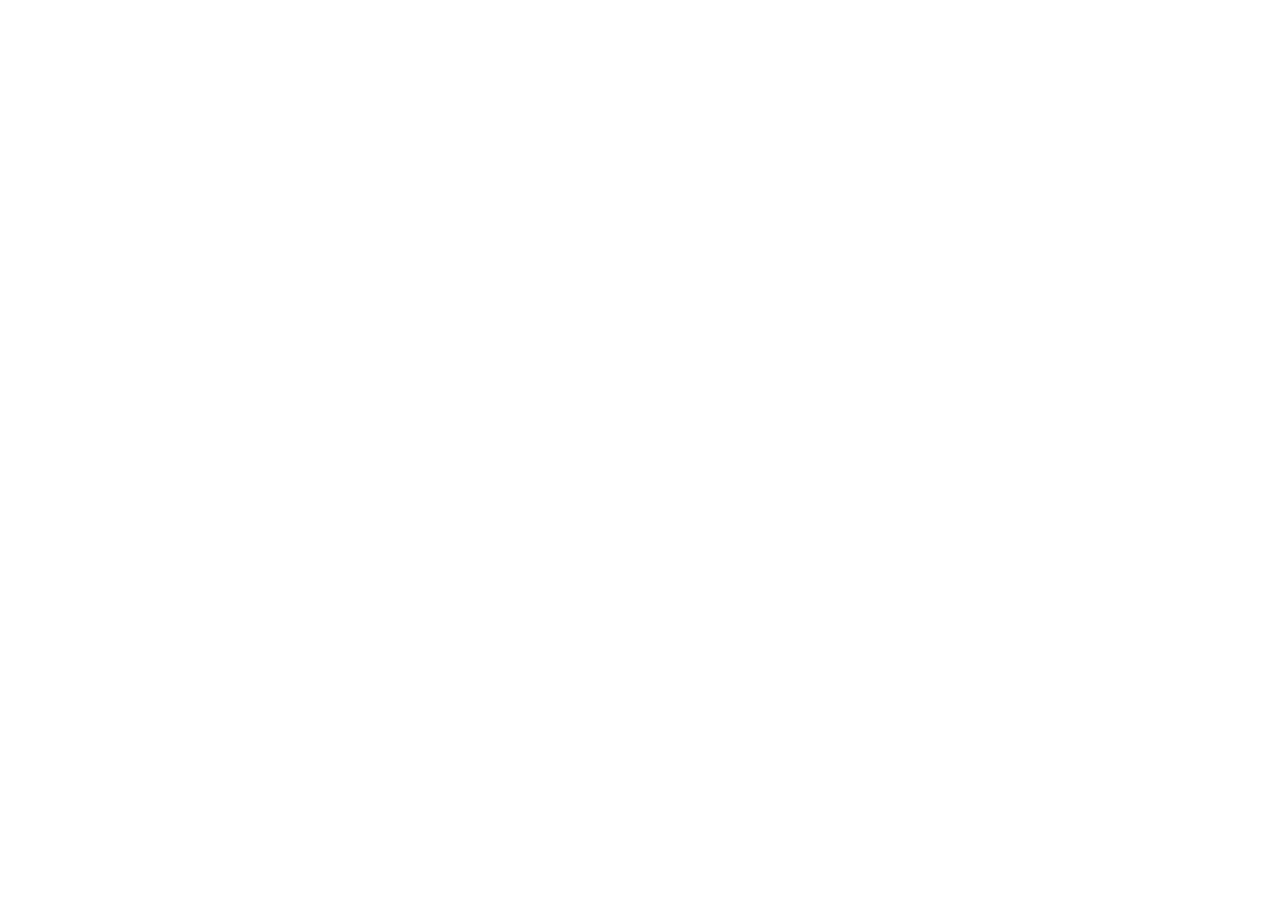
==== index.html @ d8d28eae "Publish site" ====
<!doctype html>
<html lang="ko">
  <head>
    <meta charset="UTF-8" />
    <meta name="viewport" content="width=device-width, initial-scale=1.0" />
    <title>YouTube Daily Archive</title>
    <script async src="https://www.googletagmanager.com/gtag/js?id=G-T5QZKSF29G"></script>
    <script>
      window.dataLayer = window.dataLayer || [];
      function gtag() { dataLayer.push(arguments); }
      gtag("js", new Date());
      gtag("config", "G-T5QZKSF29G");
    </script>
    <meta name="google-adsense-account" content="ca-pub-9542733830235425">
    <script async src="https://pagead2.googlesyndication.com/pagead/js/adsbygoogle.js?client=ca-pub-9542733830235425" crossorigin="anonymous"></script>
    <link rel="stylesheet" href="./src/styles/base.css" />
    <link rel="stylesheet" href="./src/styles/index.css" />
  </head>
  <body>
    <div id="app"></div>
    
    <script type="module" src="./src/main.js"></script>
  </body>
</html>
---- src/styles/base.css ----
:root {
  font-family:
    Inter, ui-sans-serif, system-ui, -apple-system, BlinkMacSystemFont, "Segoe UI",
    "Apple SD Gothic Neo", "Noto Sans KR", sans-serif;
}

* {
  box-sizing: border-box;
}

html {
  scroll-behavior: smooth;
}

body {
  margin: 0;
  min-height: 100vh;
}

.site-ad-slot {
  display: block;
  width: min(100% - 32px, 970px);
  min-height: 90px;
  margin: 24px auto;
  overflow: hidden;
}

.site-ad-slot--detail {
  width: min(100% - 32px, 728px);
}

a {
  color: inherit;
}

button,
input,
textarea {
  font: inherit;
}

button {
  border: 0;
  cursor: pointer;
}
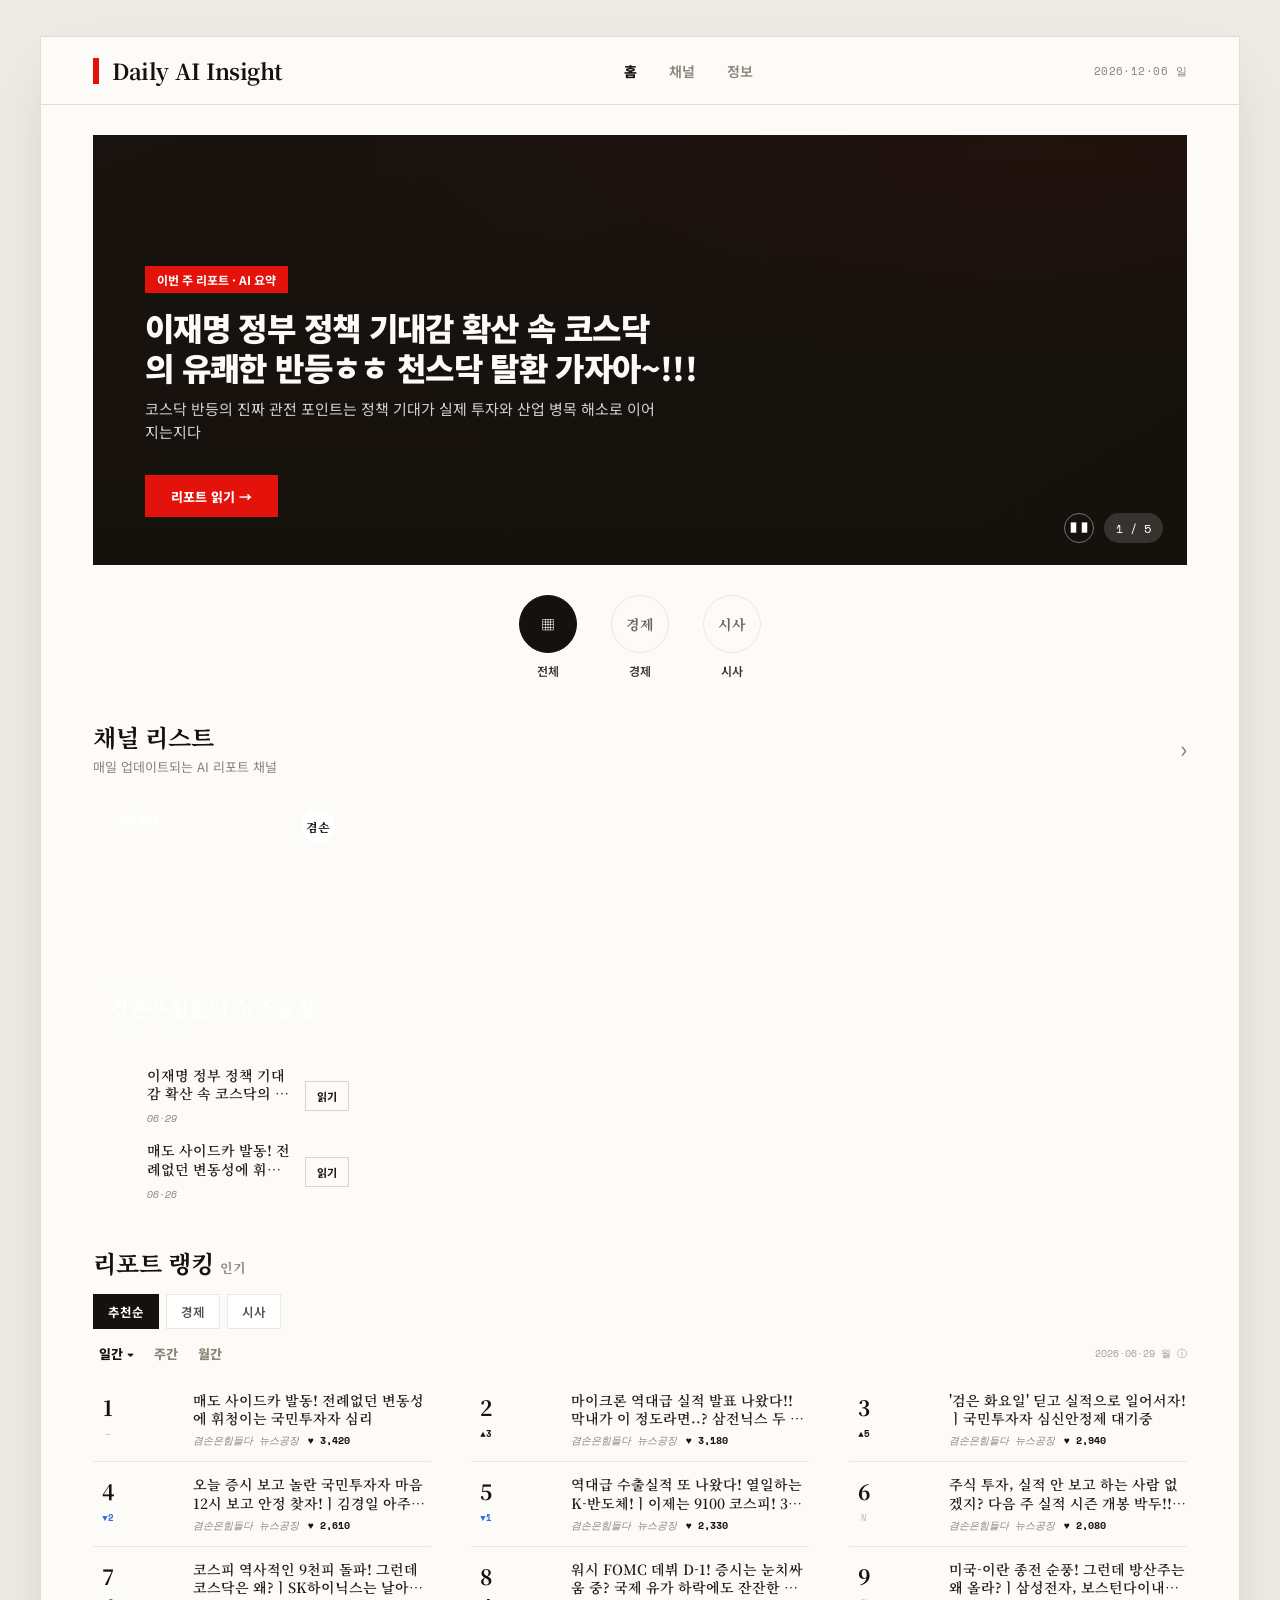
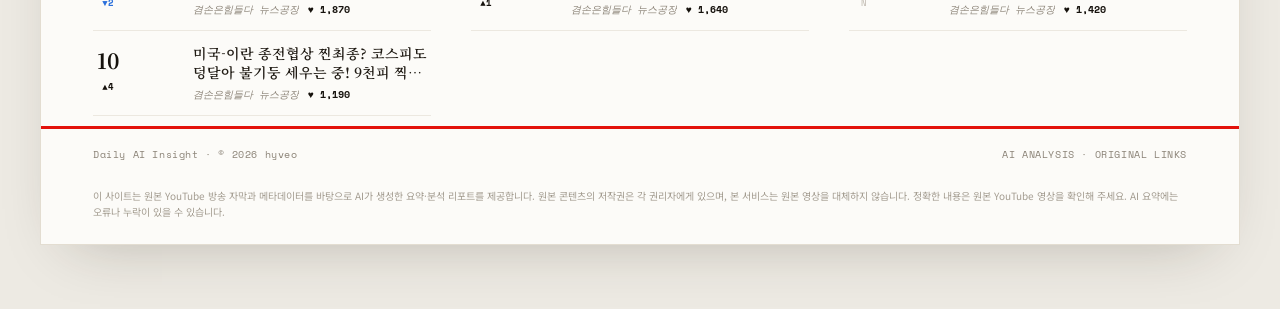
==== commit feb21a6a: "Publish site" ====
--- a/index.html
+++ b/index.html
@@ -1,10 +1,14 @@
 <!doctype html>
 <html lang="ko">
-  <head>
-    <meta charset="UTF-8" />
-    <meta name="viewport" content="width=device-width, initial-scale=1.0" />
-    <title>YouTube Daily Archive</title>
-    <script async src="https://www.googletagmanager.com/gtag/js?id=G-T5QZKSF29G"></script>
+<head>
+  <meta charset="utf-8">
+  <meta name="viewport" content="width=device-width, initial-scale=1">
+  <title>홈 · Daily AI Insight</title>
+  <link rel="icon" href="src/assets/favicon.ico" sizes="any">
+  <link rel="icon" href="src/assets/favicon.svg" type="image/svg+xml">
+  <link rel="apple-touch-icon" href="src/assets/apple-touch-icon.png">
+  <link rel="manifest" href="src/assets/site.webmanifest">
+  <script async src="https://www.googletagmanager.com/gtag/js?id=G-T5QZKSF29G"></script>
     <script>
       window.dataLayer = window.dataLayer || [];
       function gtag() { dataLayer.push(arguments); }
@@ -13,12 +17,142 @@
     </script>
     <meta name="google-adsense-account" content="ca-pub-9542733830235425">
     <script async src="https://pagead2.googlesyndication.com/pagead/js/adsbygoogle.js?client=ca-pub-9542733830235425" crossorigin="anonymous"></script>
-    <link rel="stylesheet" href="./src/styles/base.css" />
-    <link rel="stylesheet" href="./src/styles/index.css" />
-  </head>
-  <body>
-    <div id="app"></div>
-    
-    <script type="module" src="./src/main.js"></script>
-  </body>
+  <link rel="stylesheet" href="style.css">
+  <script src="script.js" defer></script>
+</head>
+<body>
+  <div class="site-shell">
+    <header class="site-header">
+      <a class="brand" href="index.html">Daily AI Insight</a>
+      <nav class="site-nav" aria-label="주요 메뉴">
+        <a class="is-active" href="index.html">홈</a>
+        <a href="channel.html">채널</a>
+        <a href="info.html">정보</a>
+        <!-- <a href="my.html">마이</a> -->
+      </nav>
+      <span class="site-date">2026·06·24 수</span>
+    </header>
+
+    <div class="mobile-titlebar">
+      <strong>홈</strong>
+      <span>2026·06·24</span>
+    </div>
+
+    <main>
+      <section class="hero">
+        <div class="hero-panel">
+          <div class="hero-copy">
+            <div class="eyebrow">오늘의 리포트 · AI 요약</div>
+            <h1 class="hero-title">‘검은 화요일’ 딛고 실적으로 일어서자</h1>
+            <p class="hero-summary">급락장의 원인을 펀더멘탈이 아닌 수급·리밸런싱·레버리지로 진단하고, 실적과 가치에 근거한 인내와 대응 원칙을 강조</p>
+            <a class="primary-pill" href="detail.html">리포트 읽기 →</a>
+          </div>
+          <a class="hero-cover" href="detail.html">
+            <span class="cover-source">겸손은힘들다 뉴스공장</span>
+            <strong class="cover-title">‘검은 화요일’ 딛고 실적으로 일어서자</strong>
+            <span class="hero-cover-foot"><em class="report-badge">✦ AI 리포트</em><span class="cover-duration">01:12:50</span></span>
+          </a>
+          <div class="hero-counter"><span class="pause">❚❚</span><span class="count">1 / 4 +</span></div>
+        </div>
+      </section>
+
+      <nav class="shortcut-row sx" aria-label="카테고리">
+        <a class="shortcut" href="channel.html"><span class="shortcut-icon all">▦</span><span>전체</span></a>
+        <a class="shortcut" href="channel.html"><span class="shortcut-icon">겸손</span><span>시사·경제</span></a>
+        <a class="shortcut" href="channel.html"><span class="shortcut-icon tone-2">마켓</span><span>경제·증시</span></a>
+        <a class="shortcut" href="channel.html"><span class="shortcut-icon tone-3">과학</span><span>과학·기술</span></a>
+        <a class="shortcut" href="channel.html"><span class="shortcut-icon tone-4">컬처</span><span>문화</span></a>
+        <a class="shortcut" href="channel.html"><span class="shortcut-icon red">NEW</span><span>새 리포트</span></a>
+        <a class="shortcut" href="channel.html"><span class="shortcut-icon red">★</span><span>인기</span></a>
+        <a class="shortcut" href="channel.html"><span class="shortcut-icon">▣</span><span>카테고리</span></a>
+      </nav>
+
+      <section class="section">
+        <div class="section-head">
+          <div>
+            <h2 class="section-title">주목한 채널</h2>
+            <div class="section-subtitle">매일 업데이트되는 AI 리포트 채널</div>
+          </div>
+          <a class="chevron" href="channel.html">›</a>
+        </div>
+        <div class="channel-grid sx">
+          <article class="channel-card">
+            <a class="feature-card" href="channel.html">
+              <span class="category-pill">시사·경제</span><span class="avatar-chip">겸손</span>
+              <div class="feature-copy"><small>〈12시에 만나요〉</small><strong>겸손은힘들다 뉴스공장</strong><em>EP 49 · 95일</em></div>
+            </a>
+            <div class="feature-list">
+              <a class="feature-mini" href="detail.html"><span class="feature-mini-cover"></span><span><strong class="feature-mini-title">‘검은 화요일’ 딛고 실적으로 일어서자</strong><em class="mini-date">06·24</em></span><b class="read-pill">읽기</b></a>
+              <a class="feature-mini" href="detail.html"><span class="feature-mini-cover"></span><span><strong class="feature-mini-title">오늘 증시 보고 놀란 마음, 12시 보고 안정 찾자</strong><em class="mini-date">06·23</em></span><b class="read-pill">읽기</b></a>
+            </div>
+          </article>
+          <article class="channel-card">
+            <a class="feature-card tone-2" href="channel.html">
+              <span class="category-pill">경제·증시</span><span class="avatar-chip">마켓</span>
+              <div class="feature-copy"><small>〈오늘의 마켓〉</small><strong>일일 경제 브리핑</strong><em>EP 120 · 180일</em></div>
+            </a>
+            <div class="feature-list">
+              <a class="feature-mini" href="detail.html"><span class="feature-mini-cover tone-2"></span><span><strong class="feature-mini-title">반도체 실적 시즌, 무엇을 볼 것인가</strong><em class="mini-date">06·24</em></span><b class="read-pill">읽기</b></a>
+              <a class="feature-mini" href="detail.html"><span class="feature-mini-cover tone-2"></span><span><strong class="feature-mini-title">코스피 9천 시대, 실적과 수급으로 읽다</strong><em class="mini-date">06·23</em></span><b class="read-pill">읽기</b></a>
+            </div>
+          </article>
+          <article class="channel-card">
+            <a class="feature-card tone-3" href="channel.html">
+              <span class="category-pill">과학·기술</span><span class="avatar-chip">과학</span>
+              <div class="feature-copy"><small>〈하루 한 과학〉</small><strong>사이언스 데일리</strong><em>EP 88 · 140일</em></div>
+            </a>
+            <div class="feature-list">
+              <a class="feature-mini" href="detail.html"><span class="feature-mini-cover tone-3"></span><span><strong class="feature-mini-title">우주 망원경이 다시 쓴 우주의 나이</strong><em class="mini-date">06·23</em></span><b class="read-pill">읽기</b></a>
+              <a class="feature-mini" href="detail.html"><span class="feature-mini-cover tone-3"></span><span><strong class="feature-mini-title">AI 반도체 경쟁, 다음 라운드</strong><em class="mini-date">06·22</em></span><b class="read-pill">읽기</b></a>
+            </div>
+          </article>
+          <article class="channel-card">
+            <a class="feature-card tone-4" href="channel.html">
+              <span class="category-pill">문화·인터뷰</span><span class="avatar-chip">컬처</span>
+              <div class="feature-copy"><small>〈저녁의 대화〉</small><strong>컬처 라운지</strong><em>EP 64 · 110일</em></div>
+            </a>
+            <div class="feature-list">
+              <a class="feature-mini" href="detail.html"><span class="feature-mini-cover tone-4"></span><span><strong class="feature-mini-title">올해의 책, 편집자들이 고른 다섯 권</strong><em class="mini-date">06·22</em></span><b class="read-pill">읽기</b></a>
+              <a class="feature-mini" href="detail.html"><span class="feature-mini-cover tone-4"></span><span><strong class="feature-mini-title">다시 읽는 고전, 이 주의 선택</strong><em class="mini-date">06·20</em></span><b class="read-pill">읽기</b></a>
+            </div>
+          </article>
+        </div>
+      </section>
+
+      <section class="section">
+        <div class="section-head">
+          <div><h2 class="section-title">리포트 랭킹 <span class="section-subtitle">인기</span></h2></div>
+          <a class="chevron" href="channel.html">›</a>
+        </div>
+        <div class="tabs sx"><span class="tab-pill is-active">추천순</span><span class="tab-pill">시사·경제</span><span class="tab-pill">경제·증시</span><span class="tab-pill">과학·기술</span><span class="tab-pill">문화</span><span class="tab-pill">인터뷰</span></div>
+        <div class="ranking-meta"><span>일간 ▾</span><span>2026·06·24 ⓘ</span></div>
+        <div class="ranking-grid">
+          <a class="rank-item" href="detail.html"><span class="rank-num"><strong>1</strong><em>–</em></span><span class="rank-cover"></span><span><strong class="rank-title">‘검은 화요일’ 딛고 실적으로 일어서자</strong><span class="rank-info"><em class="rank-meta">겸손은힘들다 뉴스공장</em><b class="rank-likes">♥ 3,420</b></span></span></a>
+          <a class="rank-item" href="detail.html"><span class="rank-num"><strong>2</strong><em class="up">▲3</em></span><span class="rank-cover tone-2"></span><span><strong class="rank-title">반도체 실적 시즌, 무엇을 볼 것인가</strong><span class="rank-info"><em class="rank-meta">일일 경제 브리핑</em><b class="rank-likes">♥ 3,180</b></span></span></a>
+          <a class="rank-item" href="detail.html"><span class="rank-num"><strong>3</strong><em class="up">▲5</em></span><span class="rank-cover tone-3"></span><span><strong class="rank-title">우주 망원경이 다시 쓴 우주의 나이</strong><span class="rank-info"><em class="rank-meta">사이언스 데일리</em><b class="rank-likes">♥ 2,940</b></span></span></a>
+          <a class="rank-item" href="detail.html"><span class="rank-num"><strong>4</strong><em class="down">▼2</em></span><span class="rank-cover tone-4"></span><span><strong class="rank-title">올해의 책, 편집자들이 고른 다섯 권</strong><span class="rank-info"><em class="rank-meta">컬처 라운지</em><b class="rank-likes">♥ 2,610</b></span></span></a>
+          <a class="rank-item" href="detail.html"><span class="rank-num"><strong>5</strong><em class="down">▼1</em></span><span class="rank-cover tone-2"></span><span><strong class="rank-title">코스피 9천 시대, 실적과 수급으로 읽다</strong><span class="rank-info"><em class="rank-meta">일일 경제 브리핑</em><b class="rank-likes">♥ 2,330</b></span></span></a>
+          <a class="rank-item" href="detail.html"><span class="rank-num"><strong>6</strong><em class="new">N</em></span><span class="rank-cover tone-2"></span><span><strong class="rank-title">금리 인하 신호, 시장은 어떻게 반응했나</strong><span class="rank-info"><em class="rank-meta">일일 경제 브리핑</em><b class="rank-likes">♥ 2,080</b></span></span></a>
+          <a class="rank-item" href="detail.html"><span class="rank-num"><strong>7</strong><em class="down">▼2</em></span><span class="rank-cover"></span><span><strong class="rank-title">심리학으로 본 투자자의 불안</strong><span class="rank-info"><em class="rank-meta">겸손은힘들다 뉴스공장</em><b class="rank-likes">♥ 1,870</b></span></span></a>
+          <a class="rank-item" href="detail.html"><span class="rank-num"><strong>8</strong><em class="up">▲1</em></span><span class="rank-cover tone-3"></span><span><strong class="rank-title">AI 반도체 경쟁, 다음 라운드</strong><span class="rank-info"><em class="rank-meta">사이언스 데일리</em><b class="rank-likes">♥ 1,640</b></span></span></a>
+          <a class="rank-item" href="detail.html"><span class="rank-num"><strong>9</strong><em class="new">N</em></span><span class="rank-cover tone-3"></span><span><strong class="rank-title">기후 데이터로 본 올여름 전망</strong><span class="rank-info"><em class="rank-meta">사이언스 데일리</em><b class="rank-likes">♥ 1,420</b></span></span></a>
+          <a class="rank-item" href="detail.html"><span class="rank-num"><strong>10</strong><em class="up">▲4</em></span><span class="rank-cover tone-4"></span><span><strong class="rank-title">다시 읽는 고전, 이 주의 선택</strong><span class="rank-info"><em class="rank-meta">컬처 라운지</em><b class="rank-likes">♥ 1,190</b></span></span></a>
+          <a class="rank-item" href="detail.html"><span class="rank-num"><strong>11</strong><em class="up">▲2</em></span><span class="rank-cover tone-2"></span><span><strong class="rank-title">환율과 외국인 수급의 함수</strong><span class="rank-info"><em class="rank-meta">일일 경제 브리핑</em><b class="rank-likes">♥ 980</b></span></span></a>
+          <a class="rank-item" href="detail.html"><span class="rank-num"><strong>12</strong><em class="down">▼3</em></span><span class="rank-cover tone-4"></span><span><strong class="rank-title">편집자들이 말하는 좋은 문장</strong><span class="rank-info"><em class="rank-meta">컬처 라운지</em><b class="rank-likes">♥ 760</b></span></span></a>
+        </div>
+      </section>
+    </main>
+
+    <footer class="site-footer"><span>Daily AI Insight · © 2026 hyveo</span><span>AI ANALYSIS · ORIGINAL LINKS</span></footer>
+    <p class="site-disclaimer">이 사이트는 원본 YouTube 방송 자막과 메타데이터를 바탕으로 AI가 생성한 요약·분석 리포트를 제공합니다. 원본 콘텐츠의 저작권은 각 권리자에게 있으며, 본 서비스는 원본 영상을 대체하지 않습니다. 정확한 내용은 원본 YouTube 영상을 확인해 주세요. AI 요약에는 오류나 누락이 있을 수 있습니다.</p>
+  </div>
+  
+
+  <nav class="mobile-tabbar" aria-label="모바일 메뉴">
+    <a class="is-active" href="index.html">홈</a>
+    <a href="channel.html">채널</a>
+    <a href="info.html">정보</a>
+    <!-- <a href="my.html">마이</a> -->
+  </nav>
+</body>
 </html>
--- a/style.css
+++ b/style.css
@@ -0,0 +1,3432 @@
+@import url("https://fonts.googleapis.com/css2?family=Noto+Serif+KR:wght@400;500;600;700&family=Noto+Sans+KR:wght@400;500;700;900&family=Space+Mono:wght@400;700&display=swap");
+
+:root {
+  --paper: #fcfbf8;
+  --white: #ffffff;
+  --ink: #15110c;
+  --mobile-ink: #1a1714;
+  --muted: #6b6358;
+  --faint: #a39c90;
+  --line: #e3ddd1;
+  --line-soft: #ece8e0;
+  --soft: #f4f2ee;
+  --accent: #e3120b;
+  --accent-soft: #fbe9e7;
+  --teal: #1d3a45;
+  --violet: #26203a;
+  --olive: #3a3320;
+}
+
+* {
+  box-sizing: border-box;
+}
+
+html,
+body {
+  margin: 0;
+}
+
+body {
+  min-height: 100vh;
+  background: #edeae3;
+  color: var(--ink);
+  font-family: "Noto Sans KR", "Apple SD Gothic Neo", sans-serif;
+  -webkit-font-smoothing: antialiased;
+}
+
+a {
+  color: inherit;
+  text-decoration: none;
+}
+
+button {
+  border: 0;
+  background: transparent;
+  color: inherit;
+  cursor: pointer;
+  font: inherit;
+}
+
+.sx {
+  scrollbar-width: none;
+}
+
+.sx::-webkit-scrollbar {
+  width: 0;
+  height: 0;
+}
+
+.site-shell {
+  display: flex;
+  flex-direction: column;
+  width: min(1200px, calc(100% - 32px));
+  min-height: calc(100vh - 100px);
+  margin: 36px auto 64px;
+  border: 1px solid var(--line);
+  background: var(--paper);
+  box-shadow: 0 24px 60px -30px rgba(40, 30, 15, 0.28);
+}
+
+.site-shell > main {
+  flex: 1 0 auto;
+}
+
+.site-ad-slot {
+  display: block;
+  width: min(100% - 32px, 970px);
+  min-height: 90px;
+  margin: 24px auto;
+  overflow: hidden;
+}
+
+.site-ad-slot--detail {
+  width: min(100% - 32px, 728px);
+}
+
+.site-header {
+  display: flex;
+  align-items: center;
+  justify-content: space-between;
+  gap: 24px;
+  padding: 18px 52px;
+  border-bottom: 1px solid var(--line);
+}
+
+.brand {
+  display: inline-flex;
+  align-items: center;
+  gap: 13px;
+  min-width: 0;
+  color: var(--ink);
+  font-family: "Noto Serif KR", serif;
+  font-size: 22px;
+  font-weight: 700;
+  letter-spacing: -0.02em;
+  white-space: nowrap;
+}
+
+.brand::before {
+  content: "";
+  width: 6px;
+  height: 26px;
+  flex: 0 0 auto;
+  background: var(--accent);
+}
+
+.site-nav {
+  display: flex;
+  align-items: center;
+  gap: 32px;
+  color: #8a8276;
+  font-size: 14px;
+  font-weight: 600;
+}
+
+.site-nav .is-active {
+  color: var(--ink);
+  font-weight: 800;
+}
+
+.site-date {
+  color: #8a8276;
+  font-family: "Space Mono", monospace;
+  font-size: 11px;
+  letter-spacing: 0.04em;
+  white-space: nowrap;
+}
+
+.site-footer {
+  display: flex;
+  justify-content: space-between;
+  gap: 20px;
+  padding: 18px 52px 26px;
+  border-top: 3px solid var(--accent);
+  color: #8a8276;
+  font-family: "Space Mono", monospace;
+  font-size: 10px;
+  letter-spacing: 0.06em;
+}
+
+.site-disclaimer {
+  margin: 0;
+  padding: 0 52px 24px;
+  color: #a39c90;
+  font-size: 10px;
+  line-height: 1.6;
+  word-break: keep-all;
+}
+
+.mobile-titlebar,
+.mobile-tabbar {
+  display: none;
+}
+
+.mobile-label {
+  display: none;
+}
+
+.hero {
+  padding: 30px 52px 0;
+}
+
+.hero-panel {
+  position: relative;
+  display: flex;
+  align-items: flex-end;
+  height: 430px;
+  overflow: hidden;
+  padding: 52px 52px 48px;
+  border-radius: 0;
+  background-color: #15110c;
+  background-position: center;
+  background-size: cover;
+  color: var(--paper);
+}
+
+.hero-slide {
+  position: absolute;
+  inset: 0;
+  display: flex;
+  align-items: flex-end;
+  padding: 52px 52px 48px;
+  background-color: #15110c;
+  background-position: center;
+  background-size: cover;
+  opacity: 0;
+  pointer-events: none;
+  transform: translateX(28px) scale(1.015);
+  transition: opacity 680ms ease, transform 680ms ease;
+}
+
+.hero-slide.is-active {
+  z-index: 1;
+  opacity: 1;
+  pointer-events: auto;
+  transform: translateX(0) scale(1);
+}
+
+.hero-slide.is-leaving {
+  z-index: 0;
+  transform: translateX(-18px) scale(1.01);
+}
+
+.hero-slide::before {
+  content: "";
+  position: absolute;
+  inset: 0;
+  background:
+    linear-gradient(to bottom, rgba(21, 17, 12, 0.04) 0%, rgba(21, 17, 12, 0.22) 42%, rgba(21, 17, 12, 0.78) 100%),
+    radial-gradient(120% 90% at 90% 6%, rgba(227, 18, 11, 0.06), transparent 56%);
+}
+
+.hero-copy,
+.hero-cover,
+.hero-counter {
+  position: relative;
+  z-index: 2;
+}
+
+.hero-copy {
+  width: min(820px, 100%);
+}
+
+.eyebrow {
+  display: inline-flex;
+  padding: 5px 12px;
+  border-radius: 0;
+  background: var(--accent);
+  color: #fff;
+  font-family: "Noto Sans KR", sans-serif;
+  font-size: 12px;
+  font-weight: 700;
+  letter-spacing: 0;
+}
+
+.hero-title {
+  display: -webkit-box;
+  max-width: 640px;
+  margin: 14px 0 0;
+  overflow: hidden;
+  font-family: "Noto Sans KR", sans-serif;
+  font-size: 32px;
+  font-weight: 900;
+  letter-spacing: -0.02em;
+  line-height: 1.25;
+  text-wrap: balance;
+  -webkit-box-orient: vertical;
+  -webkit-line-clamp: 4;
+}
+
+.hero-summary {
+  display: -webkit-box;
+  min-height: 54px;
+  max-width: 520px;
+  margin: 10px 0 0;
+  overflow: hidden;
+  color: rgba(252, 251, 248, 0.82);
+  font-family: "Noto Sans KR", sans-serif;
+  font-size: 15px;
+  line-height: 1.55;
+  -webkit-box-orient: vertical;
+  -webkit-line-clamp: 2;
+}
+
+.primary-pill {
+  display: inline-flex;
+  align-items: center;
+  justify-content: center;
+  gap: 9px;
+  min-height: 42px;
+  margin-top: 24px;
+  padding: 0 26px;
+  border-radius: 0;
+  background: var(--accent);
+  color: #fff;
+  font-size: 13px;
+  font-weight: 800;
+}
+
+.dark-pill {
+  background: var(--ink);
+  color: var(--paper);
+}
+
+.outline-pill {
+  border: 1px solid var(--ink);
+  background: transparent;
+  color: var(--ink);
+}
+
+.hero-cover {
+  position: relative;
+  display: none;
+  flex-direction: column;
+  justify-content: space-between;
+  width: 200px;
+  height: 268px;
+  flex: 0 0 auto;
+  overflow: hidden;
+  padding: 18px 16px;
+  background: linear-gradient(150deg, #3a2230, #15110c);
+  background-position: center;
+  background-size: cover;
+  box-shadow: 0 22px 44px -18px rgba(0, 0, 0, 0.6);
+}
+
+.hero-cover::before {
+  content: "";
+  position: absolute;
+  inset: 0;
+  background: radial-gradient(120% 80% at 80% 12%, rgba(255, 255, 255, 0.16), transparent 55%);
+}
+
+.hero-cover > * {
+  position: relative;
+}
+
+.cover-source,
+.cover-duration,
+.meta-mono {
+  color: rgba(255, 255, 255, 0.7);
+  font-family: "Space Mono", monospace;
+  font-size: 10px;
+}
+
+.cover-title {
+  color: #fff;
+  font-family: "Noto Serif KR", serif;
+  font-size: 19px;
+  font-weight: 700;
+  line-height: 1.3;
+}
+
+.report-badge {
+  display: inline-flex;
+  align-items: center;
+  width: max-content;
+  padding: 3px 8px;
+  border-radius: 999px;
+  background: var(--accent);
+  color: #fff;
+  font-size: 9px;
+  font-weight: 800;
+}
+
+.hero-cover-foot {
+  display: flex;
+  align-items: center;
+  justify-content: space-between;
+}
+
+.hero-counter {
+  position: absolute;
+  right: 24px;
+  bottom: 22px;
+  display: flex;
+  align-items: center;
+  gap: 10px;
+}
+
+.hero-counter span,
+.hero-counter button {
+  display: inline-flex;
+  align-items: center;
+  justify-content: center;
+  min-height: 30px;
+  border-radius: 999px;
+  color: #fff;
+  font-family: "Space Mono", monospace;
+  font-size: 12px;
+}
+
+.hero-counter .pause {
+  width: 30px;
+  border: 1px solid rgba(255, 255, 255, 0.4);
+  font-size: 11px;
+}
+
+.hero-counter .count {
+  padding: 6px 12px;
+  background: rgba(255, 255, 255, 0.14);
+}
+
+.shortcut-row {
+  display: flex;
+  justify-content: center;
+  gap: 30px;
+  padding: 30px 52px 6px;
+}
+
+.shortcut {
+  display: flex;
+  flex-direction: column;
+  align-items: center;
+  gap: 9px;
+  width: 62px;
+  color: #3c362d;
+  font-size: 12px;
+  font-weight: 600;
+  white-space: nowrap;
+}
+
+.shortcut-icon {
+  display: flex;
+  align-items: center;
+  justify-content: center;
+  width: 58px;
+  height: 58px;
+  border: 1px solid var(--line-soft);
+  border-radius: 50%;
+  background: transparent;
+  color: #6b6358;
+  font-family: "Noto Serif KR", serif;
+  font-size: 14px;
+  font-weight: 700;
+}
+
+.shortcut.is-active .shortcut-icon {
+  border-color: var(--ink);
+  background: var(--ink);
+  color: var(--paper);
+}
+
+.shortcut:not(.is-active) .shortcut-icon.red,
+.shortcut:not(.is-active) .shortcut-icon:not(.filter) {
+  color: var(--accent);
+}
+
+.section {
+  padding: 34px 52px 8px;
+}
+
+.section-head {
+  display: flex;
+  align-items: center;
+  justify-content: space-between;
+  gap: 20px;
+}
+
+.section-title {
+  margin: 0;
+  font-family: "Noto Serif KR", serif;
+  font-size: 24px;
+  font-weight: 700;
+  letter-spacing: -0.01em;
+}
+
+.section-subtitle {
+  margin-top: 3px;
+  color: #8a8276;
+  font-size: 13px;
+}
+
+.chevron {
+  color: #8a8276;
+  font-size: 24px;
+}
+
+.channel-grid {
+  display: grid;
+  grid-template-columns: repeat(4, 1fr);
+  gap: 24px;
+  margin-top: 20px;
+}
+
+.feature-card,
+.feature-mini-cover,
+.rank-cover,
+.saved-cover,
+.episode-thumb,
+.profile-channel-avatar {
+  background: linear-gradient(150deg, #3a2230, #15110c);
+  background-position: center;
+  background-size: cover;
+}
+
+.tone-2 {
+  background: linear-gradient(150deg, var(--teal), #0c1418);
+}
+
+.tone-3 {
+  background: linear-gradient(150deg, var(--violet), #100d18);
+}
+
+.tone-4 {
+  background: linear-gradient(150deg, var(--olive), #16130c);
+}
+
+.feature-card {
+  position: relative;
+  display: flex;
+  align-items: flex-end;
+  aspect-ratio: 1 / 1;
+  overflow: hidden;
+  border-radius: 4px;
+}
+
+.channel-hero::before,
+.profile-card::before {
+  content: "";
+  position: absolute;
+  inset: 0;
+  background: linear-gradient(to bottom, rgba(21, 17, 12, 0) 38%, rgba(21, 17, 12, 0.92) 100%);
+}
+
+.feature-card > * {
+  position: relative;
+}
+
+.category-pill {
+  position: absolute;
+  top: 13px;
+  left: 14px;
+  padding: 3px 10px;
+  border-radius: 999px;
+  background: rgba(255, 255, 255, 0.16);
+  color: #fff;
+  font-size: 10px;
+  font-weight: 800;
+  letter-spacing: 0.04em;
+}
+
+.avatar-chip {
+  position: absolute;
+  top: 13px;
+  right: 14px;
+  display: flex;
+  align-items: center;
+  justify-content: center;
+  width: 34px;
+  height: 34px;
+  border-radius: 50%;
+  background: rgba(255, 255, 255, 0.95);
+  color: var(--ink);
+  font-family: "Noto Serif KR", serif;
+  font-size: 12px;
+  font-weight: 700;
+}
+
+.feature-copy {
+  padding: 16px;
+}
+
+.feature-copy small,
+.feature-copy em {
+  display: block;
+  color: rgba(255, 255, 255, 0.66);
+  font-family: "Space Mono", monospace;
+  font-size: 10px;
+  font-style: normal;
+}
+
+.feature-copy strong {
+  display: block;
+  margin-top: 4px;
+  color: #fff;
+  font-family: "Noto Serif KR", serif;
+  font-size: 21px;
+  line-height: 1.22;
+}
+
+.feature-list {
+  display: grid;
+  gap: 14px;
+  margin-top: 14px;
+}
+
+.mobile-channel-meta {
+  display: none;
+}
+
+.feature-mini {
+  display: grid;
+  grid-template-columns: 42px 1fr auto;
+  gap: 12px;
+  align-items: center;
+}
+
+.feature-mini-cover {
+  width: 42px;
+  height: 56px;
+  border-radius: 2px;
+}
+
+.feature-mini-title,
+.rank-title,
+.saved-title {
+  display: -webkit-box;
+  overflow: hidden;
+  color: #211c15;
+  font-family: "Noto Serif KR", serif;
+  font-size: 14px;
+  font-weight: 600;
+  line-height: 1.34;
+  -webkit-box-orient: vertical;
+  -webkit-line-clamp: 2;
+}
+
+.mini-date,
+.rank-meta,
+.saved-meta {
+  margin-top: 4px;
+  color: #8a8276;
+  font-family: "Space Mono", monospace;
+  font-size: 10px;
+}
+
+.read-pill {
+  flex-shrink: 0;
+  padding: 6px 11px;
+  border: 1px solid #d9d3c8;
+  border-radius: 0;
+  color: var(--ink);
+  font-size: 11px;
+  font-weight: 700;
+}
+
+.tabs {
+  display: flex;
+  gap: 7px;
+  overflow-x: auto;
+  margin-top: 14px;
+}
+
+.tab-pill {
+  flex-shrink: 0;
+  padding: 7px 14px;
+  border: 1px solid var(--line-soft);
+  border-radius: 0;
+  background: #fff;
+  color: #5c5347;
+  font-size: 12.5px;
+  font-weight: 600;
+}
+
+.tab-pill.is-active {
+  border-color: var(--ink);
+  background: var(--ink);
+  color: #fff;
+  font-weight: 700;
+}
+
+.ranking-grid {
+  display: grid;
+  grid-template-columns: repeat(3, minmax(0, 1fr));
+  gap: 0 40px;
+  margin-top: 14px;
+}
+
+.ranking-meta {
+  display: flex;
+  align-items: center;
+  justify-content: space-between;
+  margin-top: 14px;
+  font-size: 13px;
+  font-weight: 700;
+}
+
+.ranking-periods {
+  display: inline-flex;
+  align-items: center;
+  gap: 8px;
+}
+
+.ranking-periods button {
+  color: #8a8276;
+  font-size: 13px;
+  font-weight: 800;
+}
+
+.ranking-periods button.is-active {
+  color: var(--ink);
+}
+
+.ranking-periods button.is-active::after {
+  content: " ▾";
+}
+
+.ranking-meta > span:last-child {
+  color: #a39c90;
+  font-family: "Space Mono", monospace;
+  font-size: 10px;
+  font-weight: 400;
+}
+
+.ranking-empty {
+  margin-top: 18px;
+  padding: 28px;
+  border: 1px solid var(--line);
+}
+
+.rank-item {
+  display: grid;
+  grid-template-columns: 30px 42px 1fr;
+  gap: 14px;
+  align-items: center;
+  padding: 13px 0;
+  border-bottom: 1px solid var(--line-soft);
+}
+
+.rank-num {
+  text-align: center;
+}
+
+.rank-num strong {
+  display: block;
+  font-family: "Noto Serif KR", serif;
+  font-size: 21px;
+  line-height: 1;
+}
+
+.rank-num em {
+  color: #bdb7ad;
+  font-family: "Space Mono", monospace;
+  font-size: 9px;
+  font-style: normal;
+}
+
+.rank-num em.up,
+.rank-num em.new {
+  color: var(--red);
+  font-weight: 800;
+}
+
+.rank-num em.down {
+  color: #2a6fdb;
+  font-weight: 700;
+}
+
+.rank-cover {
+  width: 42px;
+  height: 56px;
+  border-radius: 2px;
+}
+
+.rank-info {
+  display: flex;
+  align-items: center;
+  gap: 9px;
+  min-width: 0;
+  margin-top: 5px;
+  white-space: nowrap;
+}
+
+.rank-info .rank-meta {
+  overflow: hidden;
+  min-width: 0;
+  margin-top: 0;
+  text-overflow: ellipsis;
+}
+
+.rank-likes {
+  flex-shrink: 0;
+  color: var(--red);
+  font-family: "Space Mono", monospace;
+  font-size: 10px;
+  font-weight: 700;
+}
+
+.center-action {
+  display: flex;
+  justify-content: center;
+  margin-top: 26px;
+}
+
+.ghost-pill {
+  padding: 11px 30px;
+  border: 1px solid #d9d3c8;
+  border-radius: 0;
+  color: var(--ink);
+  font-size: 12.5px;
+  font-weight: 700;
+}
+
+.channel-banner {
+  position: relative;
+  overflow: hidden;
+  border-bottom: 1px solid var(--ink);
+  padding: 28px 52px;
+  background-color: #15110c;
+  background-position: center, left center;
+  background-repeat: no-repeat;
+  background-size: 100% 100%, auto 100%;
+  color: #fff;
+  text-align: right;
+}
+
+.channel-banner::before {
+  content: "";
+  position: absolute;
+  inset: 0;
+  background: linear-gradient(90deg, rgba(21, 17, 12, 0.08) 0%, rgba(21, 17, 12, 0.38) 44%, rgba(21, 17, 12, 0.86) 100%);
+}
+
+.channel-banner > * {
+  position: relative;
+}
+
+.channel-banner .channel-title,
+.channel-banner .channel-headline,
+.channel-banner .channel-desc {
+  color: #fff;
+}
+
+.channel-banner .channel-desc {
+  color: rgba(255, 255, 255, 0.78);
+}
+
+.channel-banner .outline-pill {
+  border-color: rgba(255, 255, 255, 0.72);
+  color: #fff;
+}
+
+.channel-hero,
+.channel-tabs {
+  display: none;
+}
+
+.channel-list-main {
+  padding: 30px 52px 48px;
+}
+
+.channel-directory-tabs {
+  display: flex;
+  align-items: center;
+  gap: 10px;
+  overflow-x: auto;
+  padding: 0 4px 24px;
+  border-bottom: 0;
+  white-space: nowrap;
+}
+
+.channel-directory-tab {
+  display: inline-flex;
+  align-items: center;
+  justify-content: center;
+  min-height: 42px;
+  padding: 0 22px;
+  border: 1px solid var(--line-soft);
+  border-radius: 999px;
+  background: transparent;
+  color: #5c5347;
+  font-size: 15px;
+  font-weight: 800;
+}
+
+.channel-directory-tab.is-active {
+  border-color: var(--ink);
+  background: var(--ink);
+  color: var(--paper);
+}
+
+.channel-directory-grid {
+  display: grid;
+  grid-template-columns: 1fr;
+  gap: 14px;
+  width: 100%;
+  padding-top: 24px;
+}
+
+.channel-directory-card {
+  display: grid;
+  grid-template-columns: 132px 54px minmax(0, 1fr);
+  align-items: center;
+  min-height: 132px;
+  overflow: hidden;
+  border: 1px solid var(--line-soft);
+  border-radius: 0;
+  background: #fff;
+  box-shadow: none;
+}
+
+.channel-directory-cover {
+  display: block;
+  width: 132px;
+  height: 132px;
+  background-color: #3a2230;
+  background-position: center;
+  background-size: cover;
+}
+
+.channel-directory-rank {
+  display: flex;
+  align-items: center;
+  justify-content: center;
+  flex-direction: column;
+  color: #6b6358;
+}
+
+.channel-directory-rank strong {
+  font-size: 29px;
+  font-weight: 900;
+  line-height: 1;
+}
+
+.channel-directory-rank em {
+  margin-top: 6px;
+  color: #a39c90;
+  font-family: "Space Mono", monospace;
+  font-size: 12px;
+  font-style: normal;
+}
+
+.channel-directory-copy {
+  display: block;
+  min-width: 0;
+}
+
+.channel-directory-copy strong,
+.channel-directory-copy em,
+.channel-directory-copy span,
+.channel-directory-copy small {
+  display: block;
+  overflow: hidden;
+  text-overflow: ellipsis;
+  white-space: nowrap;
+}
+
+.channel-directory-copy strong {
+  color: var(--ink);
+  font-size: 22px;
+  font-weight: 900;
+}
+
+.channel-directory-copy em,
+.channel-directory-copy small {
+  margin-top: 7px;
+  color: #6b6358;
+  font-size: 15px;
+  font-style: normal;
+}
+
+.channel-directory-copy span {
+  margin-top: 7px;
+  color: #a39c90;
+  font-size: 15px;
+}
+
+.mtab {
+  padding-bottom: 10px;
+  border: 0;
+  background: transparent;
+  color: #a39c90;
+  cursor: pointer;
+  font-size: 15px;
+  font-weight: 600;
+}
+
+.mtab.on {
+  border-bottom: 2.5px solid var(--mobile-ink);
+  color: var(--mobile-ink);
+  font-weight: 800;
+}
+
+.channel-title {
+  margin-top: 4px;
+  font-family: "Noto Serif KR", serif;
+  font-size: 23px;
+  font-weight: 600;
+}
+
+.channel-headline {
+  margin-top: 12px;
+  font-family: "Noto Serif KR", serif;
+  font-size: 17px;
+  font-weight: 600;
+}
+
+.channel-desc {
+  margin-top: 8px;
+  color: #5c5347;
+  font-size: 14px;
+  line-height: 1.75;
+}
+
+.channel-closing {
+  margin-top: 12px;
+  color: var(--accent);
+  font-size: 14px;
+  font-weight: 600;
+  line-height: 1.6;
+}
+
+.action-row {
+  display: flex;
+  justify-content: flex-end;
+  gap: 12px;
+  margin-top: 20px;
+}
+
+.action-row .primary-pill {
+  margin-top: 0;
+  border-radius: 0;
+}
+
+.search-box {
+  display: flex;
+  align-items: center;
+  gap: 11px;
+  padding: 13px 18px;
+  border: 1px solid #cfc8ba;
+  background: #fff;
+  color: #8a8276;
+  font-size: 14px;
+}
+
+.search-box input {
+  width: 100%;
+  border: 0;
+  outline: 0;
+  background: transparent;
+  color: var(--ink);
+  font: inherit;
+}
+
+.search-box input::placeholder {
+  color: #8a8276;
+}
+
+.search-icon {
+  width: 17px;
+  height: 17px;
+  border: 2px solid #8a8276;
+  border-radius: 50%;
+  box-shadow: 7px 7px 0 -5px #8a8276;
+}
+
+.episode-section {
+  padding: 30px 52px 44px;
+}
+
+.episode-head {
+  display: flex;
+  align-items: baseline;
+  justify-content: space-between;
+  margin: 24px 0 8px;
+}
+
+.episode-head strong {
+  font-size: 13px;
+  letter-spacing: 0.12em;
+}
+
+.episode-head-controls {
+  display: flex;
+  align-items: center;
+  gap: 18px;
+}
+
+.episode-count {
+  color: #8a8276;
+  font-family: "Space Mono", monospace;
+  font-size: 11px;
+}
+
+.episode-sort {
+  border: 0;
+  background: transparent;
+  color: var(--ink);
+  font-size: 12px;
+  font-weight: 800;
+}
+
+.mobile-sort {
+  display: none;
+}
+
+.episode {
+  margin-top: 26px;
+}
+
+.episode-date {
+  display: flex;
+  align-items: center;
+  gap: 12px;
+  margin-bottom: 4px;
+}
+
+.episode-date strong {
+  font-family: "Space Mono", monospace;
+  font-size: 13px;
+  letter-spacing: 0.02em;
+}
+
+.episode-date span {
+  color: #6b6358;
+  font-size: 13px;
+}
+
+.episode-date::after {
+  content: "";
+  height: 2px;
+  flex: 1;
+  background: var(--ink);
+}
+
+.small-report-badge {
+  display: inline-flex;
+  align-items: center;
+  gap: 4px;
+  padding: 2px 9px;
+  border-radius: 4px;
+  background: var(--accent-soft);
+  color: var(--accent);
+  font-size: 10px;
+  font-style: normal;
+  font-weight: 800;
+}
+
+.episode-link {
+  display: grid;
+  grid-template-columns: 168px 1fr;
+  gap: 24px;
+  padding: 18px 0 4px;
+}
+
+.episode-thumb {
+  position: relative;
+  width: 168px;
+  height: 100px;
+  overflow: hidden;
+}
+
+.duration {
+  position: absolute;
+  right: 7px;
+  bottom: 6px;
+  padding: 2px 7px;
+  background: rgba(0, 0, 0, 0.62);
+  color: #fff;
+  font-family: "Space Mono", monospace;
+  font-size: 11px;
+}
+
+.mobile-duration {
+  display: none;
+}
+
+.episode-title {
+  font-family: "Noto Serif KR", serif;
+  font-size: 23px;
+  font-weight: 600;
+  letter-spacing: -0.01em;
+  line-height: 1.24;
+}
+
+.episode-meta {
+  display: flex;
+  flex-wrap: wrap;
+  align-items: center;
+  gap: 8px 14px;
+  margin-top: 10px;
+  color: #8a8276;
+  font-family: "Space Mono", monospace;
+  font-size: 11px;
+  font-style: normal;
+}
+
+.episode-meta i {
+  color: #cfc8ba;
+  font-style: normal;
+}
+
+.episode-meta b {
+  padding: 0 6px;
+  border: 1px solid #b9d4be;
+  border-radius: 2px;
+  color: #2f6b3a;
+  font-family: "Noto Sans KR", sans-serif;
+  font-size: 11px;
+  font-weight: 700;
+}
+
+.episode-summary {
+  display: grid;
+  grid-template-columns: 3px 1fr;
+  gap: 12px;
+  margin-top: 12px;
+  color: #3c362d;
+  font-family: "Noto Serif KR", serif;
+  font-size: 16px;
+  line-height: 1.5;
+}
+
+.episode-summary::before {
+  content: "";
+  background: var(--accent);
+}
+
+.more-button {
+  display: flex;
+  align-items: center;
+  justify-content: center;
+  gap: 9px;
+  width: 100%;
+  margin-top: 28px;
+  padding: 15px;
+  border: 1px solid var(--ink);
+  border-radius: 0;
+  background: transparent;
+  color: var(--ink);
+  font-size: 13px;
+  font-weight: 700;
+}
+
+.more-button [data-more-count] {
+  color: #8a8276;
+  font-family: "Space Mono", monospace;
+}
+
+.channel-info-title {
+  margin: 0;
+  color: var(--ink);
+  font-family: "Noto Serif KR", serif;
+  font-size: 24px;
+  font-weight: 700;
+  line-height: 1.45;
+}
+
+.channel-info-copy {
+  margin: 20px 0 0;
+  color: #5c5347;
+  font-size: 14px;
+  line-height: 1.8;
+}
+
+.detail-layout {
+  display: grid;
+  grid-template-columns: 1fr 360px;
+  gap: 48px;
+  padding: 40px 52px 52px;
+}
+
+.mobile-detail-hero {
+  display: none;
+}
+
+.detail-main {
+  min-width: 0;
+}
+
+.detail-kicker {
+  color: var(--accent);
+  font-family: "Space Mono", monospace;
+  font-size: 11px;
+  font-weight: 700;
+  letter-spacing: 0.08em;
+}
+
+.detail-title {
+  margin: 0;
+  font-family: "Noto Serif KR", serif;
+  font-size: 38px;
+  font-weight: 700;
+  letter-spacing: -0.015em;
+  line-height: 1.18;
+}
+
+.detail-title-row {
+  display: block;
+  margin-top: 12px;
+}
+
+.detail-actions {
+  display: flex;
+  align-items: center;
+  justify-content: flex-end;
+  flex-shrink: 0;
+  gap: 10px;
+  margin-top: 16px;
+}
+
+.like-action {
+  display: inline-flex;
+  align-items: center;
+  justify-content: center;
+  gap: 8px;
+  height: 42px;
+  min-width: 112px;
+  padding: 0 16px;
+  border: 1px solid #e2ddd3;
+  border-radius: 999px;
+  background: #fff;
+  color: var(--ink);
+  font-family: "Space Mono", monospace;
+  font-size: 14px;
+  font-weight: 800;
+  line-height: 1;
+}
+
+.like-action [data-like-heart] {
+  color: #8a8276;
+  font-family: inherit;
+  font-size: 20px;
+  line-height: 1;
+}
+
+.like-action.is-liked [data-like-heart] {
+  color: var(--accent);
+}
+
+.action-icon {
+  width: 18px;
+  height: 18px;
+  flex: 0 0 auto;
+  fill: none;
+  stroke: currentColor;
+  stroke-width: 2;
+  stroke-linecap: round;
+  stroke-linejoin: round;
+}
+
+.action-icon.filled {
+  fill: currentColor;
+}
+
+.icon-circle {
+  display: inline-flex;
+  align-items: center;
+  justify-content: center;
+  width: 42px;
+  height: 42px;
+  border: 1px solid #e2ddd3;
+  border-radius: 50%;
+  background: #fff;
+}
+
+.icon-circle > span {
+  display: inline-flex;
+  align-items: center;
+  justify-content: center;
+}
+
+.icon-circle.is-saved {
+  border-color: rgba(227, 18, 11, 0.28);
+  color: var(--accent);
+}
+
+.toast-message {
+  position: fixed;
+  left: 50%;
+  top: 50%;
+  z-index: 1000;
+  transform: translate(-50%, -50%);
+  padding: 12px 16px;
+  border-radius: 999px;
+  background: var(--ink);
+  color: #fff;
+  font-size: 14px;
+  font-weight: 800;
+  box-shadow: 0 14px 40px rgba(15, 23, 42, 0.22);
+}
+
+.toast-message[hidden] {
+  display: none;
+}
+
+.rate-panel {
+  display: none;
+  align-items: center;
+  justify-content: space-between;
+  gap: 20px;
+  margin-top: 14px;
+  padding: 16px 22px;
+  border: 1px solid var(--line);
+  background: #fff;
+}
+
+.stars {
+  display: flex;
+  gap: 5px;
+}
+
+.stars span {
+  color: #d9d3c8;
+  cursor: pointer;
+  font-size: 27px;
+  line-height: 1;
+}
+
+.bottom-rate {
+  margin-top: 52px;
+  padding: 26px 34px;
+  border: 1px solid var(--ink);
+}
+
+.bottom-rate-panel {
+  display: flex;
+  align-items: center;
+  justify-content: space-between;
+  gap: 20px;
+  margin-top: 0;
+  padding: 0;
+  border: 0;
+  background: transparent;
+}
+
+.bottom-stars {
+  gap: 6px;
+}
+
+.bottom-stars span {
+  color: #d9d3c8;
+  font-size: 32px;
+}
+
+.bottom-rate-panel strong {
+  font-size: 20px;
+}
+
+.bottom-rate-panel .meta-mono {
+  margin-top: 6px;
+  color: #8a8276;
+}
+
+.article-meta {
+  display: flex;
+  flex-wrap: wrap;
+  gap: 6px 16px;
+  margin-top: 18px;
+  padding-bottom: 18px;
+  border-bottom: 1px solid var(--ink);
+  color: #8a8276;
+  font-family: "Space Mono", monospace;
+  font-size: 11px;
+}
+
+.ai-lead {
+  max-width: 620px;
+  margin-top: 28px;
+}
+
+.ai-lead-title {
+  display: flex;
+  align-items: center;
+  gap: 8px;
+  font-size: 14px;
+  font-weight: 800;
+  letter-spacing: 0.02em;
+}
+
+.ai-lead-title span {
+  color: var(--accent);
+}
+
+.ai-lead p {
+  margin: 12px 0 0;
+  color: #3c362d;
+  font-family: "Noto Serif KR", serif;
+  font-size: 19px;
+  line-height: 1.6;
+}
+
+.pending-report,
+.empty-channel-card {
+  margin-top: 32px;
+  padding: 30px 34px;
+  border: 1px solid var(--line);
+  background: #fff;
+}
+
+.pending-report-copy p {
+  margin: 18px 0 0;
+  color: #3c362d;
+  font-family: "Noto Sans KR", sans-serif;
+  font-size: 20px;
+  font-weight: 500;
+  line-height: 1.62;
+}
+
+.pending-channel {
+  color: #8a8276 !important;
+  font-family: "Space Mono", monospace !important;
+  font-size: 13px !important;
+}
+
+.pending-discord {
+  display: inline-flex;
+  align-items: center;
+  justify-content: center;
+  width: 100%;
+  min-width: 180px;
+  min-height: 56px;
+  margin-top: 26px;
+  border-radius: 999px;
+  background: var(--accent);
+  color: #fff;
+  font-family: "Noto Sans KR", sans-serif;
+  font-size: 18px;
+  font-weight: 900;
+  white-space: nowrap;
+}
+
+.pending-report .pending-discord,
+.pending-report .pending-discord:visited {
+  border-color: var(--accent);
+  background: var(--accent) !important;
+  color: #fff !important;
+}
+
+
+.toc-box {
+  margin-top: 24px;
+  padding: 18px 22px;
+  border: 1px solid #cfc8ba;
+}
+
+.detail-main > .toc-box {
+  display: none;
+}
+
+.toc-box strong {
+  color: #6b6358;
+  font-size: 12px;
+  letter-spacing: 0.1em;
+}
+
+.toc-grid {
+  display: grid;
+  grid-template-columns: 1fr 1fr;
+  gap: 6px 28px;
+  margin-top: 12px;
+}
+
+.toc-grid a {
+  display: flex;
+  gap: 9px;
+  font-family: "Noto Serif KR", serif;
+  font-size: 15px;
+}
+
+.toc-grid a.is-active {
+  color: var(--accent);
+  font-weight: 800;
+}
+
+.toc-grid a.toc-sub {
+  color: #7d756a;
+  font-size: 14px;
+}
+
+.toc-grid span {
+  color: var(--accent);
+  font-weight: 700;
+}
+
+.report-section {
+  margin-top: 34px;
+  scroll-margin-top: 96px;
+}
+
+.chapter-heading {
+  scroll-margin-top: 96px;
+}
+
+.section-label {
+  margin: 0 0 8px;
+  color: var(--accent);
+  font-family: "Noto Sans KR", sans-serif;
+  font-size: 12px;
+  font-weight: 900;
+}
+
+.report-section h2 {
+  display: flex;
+  align-items: baseline;
+  gap: 12px;
+  margin: 0;
+  font-family: "Noto Serif KR", serif;
+  font-size: 24px;
+  font-weight: 600;
+}
+
+.report-section h2 span {
+  color: var(--accent);
+  font-size: 26px;
+  font-weight: 700;
+}
+
+.insight-section {
+  padding-top: 8px;
+}
+
+.insight-section h2,
+.split-section h2,
+.frame-section h2,
+.chapter-heading h2 {
+  display: block;
+  font-size: 30px;
+}
+
+.insight-copy {
+  margin: 18px 0 0;
+  color: #211c15;
+  font-family: "Noto Serif KR", serif;
+  font-size: 18px;
+  line-height: 1.8;
+}
+
+.split-section,
+.frame-section,
+.chapter-heading {
+  margin-top: 46px;
+  padding-top: 34px;
+  border-top: 1px solid var(--line);
+}
+
+.frame-section,
+.chapter-heading {
+  border-top-color: var(--ink);
+  border-top-width: 2px;
+}
+
+.split-grid {
+  display: grid;
+  grid-template-columns: 1fr 1fr;
+  gap: 36px;
+  margin-top: 22px;
+}
+
+.split-grid h3,
+.question-box h3 {
+  margin: 0 0 12px;
+  font-size: 14px;
+  font-weight: 900;
+}
+
+.frame-stance {
+  margin: 14px 0 0;
+  font-weight: 900;
+  line-height: 1.7;
+}
+
+.question-box {
+  margin-top: 28px;
+  padding-top: 20px;
+  border-top: 1px solid var(--line);
+}
+
+.report-section ul {
+  display: grid;
+  gap: 16px;
+  margin: 12px 0 0;
+  padding: 16px 0 0;
+  border-top: 1px solid var(--line);
+  list-style: none;
+}
+
+.report-section li {
+  display: grid;
+  grid-template-columns: 14px 1fr;
+  gap: 12px;
+  color: #211c15;
+  font-family: "Noto Serif KR", serif;
+  font-size: 17px;
+  line-height: 1.62;
+}
+
+.report-section li::before {
+  content: "—";
+  color: var(--accent);
+}
+
+.split-grid .muted-list li::before {
+  color: #cfc8ba;
+}
+
+.source-note {
+  color: #8a8276;
+  font-family: "Space Mono", monospace;
+  font-size: 11px;
+  font-style: normal;
+  white-space: nowrap;
+}
+
+.side-video {
+  position: sticky;
+  top: 20px;
+  align-self: start;
+}
+
+.side-toc {
+  display: block;
+  max-height: calc(100vh - 330px);
+  margin-top: 16px;
+  overflow-y: auto;
+  background: #fff;
+}
+
+.side-toc .toc-grid {
+  grid-template-columns: 1fr;
+  gap: 8px;
+}
+
+.side-toc .toc-grid a {
+  font-size: 14px;
+  line-height: 1.45;
+}
+
+.side-toc .toc-grid a.toc-sub {
+  padding-left: 16px;
+  font-size: 13px;
+}
+
+.video-box {
+  position: relative;
+  height: 202px;
+  overflow: hidden;
+  background: linear-gradient(150deg, #3a2230, #15110c);
+  background-position: center;
+  background-size: cover;
+}
+
+.play-button {
+  position: absolute;
+  inset: 0;
+  z-index: 2;
+  display: flex;
+  align-items: center;
+  justify-content: center;
+}
+
+.play-button::before {
+  content: "";
+  width: 54px;
+  height: 54px;
+  border-radius: 50%;
+  background: var(--accent);
+}
+
+.play-button::after {
+  content: "";
+  position: absolute;
+  border-top: 10px solid transparent;
+  border-bottom: 10px solid transparent;
+  border-left: 16px solid #fff;
+  transform: translateX(3px);
+}
+
+.side-channel {
+  display: flex;
+  align-items: center;
+  gap: 11px;
+  padding: 14px 0;
+  border-bottom: 1px solid var(--ink);
+}
+
+.side-avatar {
+  display: flex;
+  align-items: center;
+  justify-content: center;
+  width: 40px;
+  height: 40px;
+  border-radius: 50%;
+  background: var(--accent);
+  color: #fff;
+  font-family: "Noto Serif KR", serif;
+  font-size: 13px;
+  font-weight: 700;
+}
+
+.profile-head {
+  display: flex;
+  align-items: center;
+  gap: 22px;
+  padding: 34px 52px;
+  border-bottom: 1px solid var(--ink);
+}
+
+.profile-avatar {
+  display: flex;
+  align-items: center;
+  justify-content: center;
+  width: 72px;
+  height: 72px;
+  border-radius: 50%;
+  background: var(--ink);
+  color: var(--paper);
+  font-family: "Noto Serif KR", serif;
+  font-size: 26px;
+  font-weight: 700;
+}
+
+.profile-name {
+  flex: 1;
+  min-width: 0;
+}
+
+.profile-name strong {
+  font-family: "Noto Serif KR", serif;
+  font-size: 28px;
+}
+
+.profile-name p {
+  margin: 5px 0 0;
+  color: #8a8276;
+  font-family: "Space Mono", monospace;
+  font-size: 11px;
+}
+
+.profile-stats {
+  display: none;
+  border: 1px solid var(--line);
+  background: #fff;
+}
+
+.profile-stats span {
+  min-width: 110px;
+  padding: 14px 26px;
+  text-align: center;
+}
+
+.profile-stats span + span {
+  border-left: 1px solid var(--line);
+}
+
+.profile-stats strong {
+  display: block;
+  font-family: "Noto Serif KR", serif;
+  font-size: 24px;
+}
+
+.profile-stats em {
+  color: #8a8276;
+  font-family: "Space Mono", monospace;
+  font-size: 10px;
+  font-style: normal;
+}
+
+.my-grid {
+  display: grid;
+  grid-template-columns: 1fr 340px;
+  gap: 48px;
+  padding: 36px 52px 48px;
+}
+
+.info-main {
+  padding: 42px 52px 56px;
+}
+
+.info-page-title {
+  margin: 0 0 34px;
+  font-family: "Noto Sans KR", sans-serif;
+  font-size: 32px;
+  font-weight: 900;
+  letter-spacing: -0.02em;
+}
+
+.service-box-full {
+  width: 100%;
+  margin: 0;
+  padding: 30px 34px 28px;
+}
+
+.my-grid .center-action {
+  margin-top: 28px;
+}
+
+.my-grid .center-action .ghost-pill {
+  display: flex;
+  justify-content: center;
+  width: 100%;
+  padding: 15px;
+}
+
+.my-section-label {
+  font-family: "Noto Sans KR", sans-serif;
+  font-size: 13px;
+  letter-spacing: 0.12em;
+}
+
+.my-section-label span,
+.section-count {
+  margin-left: 4px;
+  color: #8a8276;
+  font-family: "Space Mono", monospace;
+  font-size: 12px;
+  font-weight: 400;
+  letter-spacing: 0;
+}
+
+.profile-channel-row {
+  display: flex;
+  gap: 34px;
+  margin-bottom: 32px;
+}
+
+.profile-channel {
+  width: 92px;
+  text-align: center;
+}
+
+.profile-channel-avatar {
+  display: flex;
+  align-items: center;
+  justify-content: center;
+  width: 66px;
+  height: 66px;
+  margin: 0 auto 10px;
+  border-radius: 50%;
+  color: #fff;
+  font-family: "Noto Serif KR", serif;
+  font-weight: 700;
+}
+
+.saved-item {
+  display: grid;
+  grid-template-columns: 78px 1fr auto;
+  gap: 18px;
+  align-items: center;
+  padding: 18px 0;
+  border-bottom: 1px solid var(--line-soft);
+}
+
+.saved-cover {
+  width: 78px;
+  height: 54px;
+}
+
+.saved-bookmark {
+  position: relative;
+  display: inline-flex;
+  width: 14px;
+  height: 17px;
+  flex-shrink: 0;
+  background: var(--accent);
+  clip-path: polygon(0 0, 100% 0, 100% 100%, 50% 72%, 0 100%);
+}
+
+.service-box {
+  margin-top: 20px;
+  align-self: flex-start;
+  padding: 20px 22px 16px;
+  border: 1px solid var(--line);
+  background: #fff;
+}
+
+.service-title {
+  margin: 0 0 8px;
+  font-family: "Noto Sans KR", sans-serif;
+  font-size: 13px;
+  font-weight: 800;
+  letter-spacing: 0.08em;
+}
+
+.service-row {
+  display: flex;
+  align-items: center;
+  justify-content: space-between;
+  gap: 16px;
+  min-height: 58px;
+  padding: 12px 0;
+  border-bottom: 1px solid var(--line-soft);
+}
+
+.service-row:last-child,
+.service-row:last-of-type {
+  border-bottom: 0;
+}
+
+.service-row strong {
+  display: flex;
+  align-items: center;
+  justify-content: space-between;
+  gap: 20px;
+  width: 100%;
+  font-size: 14px;
+  line-height: 1.35;
+}
+
+.service-row span {
+  display: block;
+  margin-top: 0;
+  text-align: right;
+  color: #8a8276;
+  font-family: "Space Mono", monospace;
+  font-size: 10px;
+  font-weight: 400;
+}
+
+.service-row a {
+  color: inherit;
+  text-decoration: none;
+}
+
+.service-row a:hover {
+  color: var(--accent);
+}
+
+.mobile-info-footer {
+  display: none;
+}
+
+.mobile-site-disclaimer {
+  display: none;
+}
+
+.service-row em {
+  color: #a39c90;
+  font-family: "Space Mono", monospace;
+  font-size: 16px;
+  font-style: normal;
+  line-height: 1;
+}
+
+@media (max-width: 1100px) and (min-width: 761px) {
+  .detail-layout {
+    grid-template-columns: 1fr;
+  }
+
+  .side-video {
+    position: static;
+    order: -1;
+  }
+
+  .side-toc {
+    display: none;
+  }
+
+  .video-box {
+    height: clamp(260px, 42vw, 430px);
+  }
+
+  .pending-report,
+  .empty-channel-card {
+    flex-direction: column;
+    align-items: stretch;
+  }
+
+  .pending-discord {
+    width: 100%;
+    margin-top: 24px;
+  }
+}
+
+@media (max-width: 760px) {
+  body {
+    height: 100svh;
+    overflow: hidden;
+    background: var(--paper);
+    padding-bottom: 0;
+  }
+
+  .site-shell {
+    width: 100%;
+    height: 100svh;
+    min-height: 0;
+    margin: 0;
+    border: 0;
+    background: var(--paper);
+    box-shadow: none;
+    overflow: hidden;
+  }
+
+  body:has(.mobile-tabbar) .site-shell {
+    height: calc(100svh - 64px);
+  }
+
+  .site-shell > main {
+    flex: 1 1 auto;
+    min-height: 0;
+    overflow-y: auto;
+    overscroll-behavior: contain;
+    -webkit-overflow-scrolling: touch;
+  }
+
+  .site-header,
+  .site-footer,
+  .site-disclaimer {
+    display: none;
+  }
+
+  .mobile-titlebar {
+    display: flex;
+    align-items: flex-end;
+    justify-content: space-between;
+    padding: 22px 20px 16px;
+  }
+
+  .channel-titlebar {
+    align-items: center;
+  }
+
+  .mobile-titlebar strong {
+    color: var(--mobile-ink);
+    font-size: 22px;
+    font-weight: 900;
+    letter-spacing: -0.02em;
+  }
+
+  .desktop-label {
+    display: none;
+  }
+
+  .mobile-label {
+    display: inline;
+  }
+
+  .mobile-titlebar span {
+    color: #a39c90;
+    font-family: "Space Mono", monospace;
+    font-size: 10px;
+  }
+
+  .mobile-icon {
+    position: relative;
+    display: flex;
+    align-items: center;
+    justify-content: center;
+    width: 44px;
+    height: 44px;
+    border-radius: 50%;
+    background: var(--soft);
+    color: var(--muted);
+    border: 0;
+  }
+
+  .mobile-title-search {
+    display: flex;
+    align-items: center;
+    justify-content: flex-end;
+    width: 44px;
+    height: 44px;
+    min-width: 44px;
+    overflow: hidden;
+    border-radius: 999px;
+    transition: width 180ms ease, background-color 180ms ease, padding 180ms ease;
+  }
+
+  .mobile-title-search.is-open {
+    width: min(64vw, 260px);
+    padding: 0 12px 0 0;
+    background: var(--soft);
+  }
+
+  .mobile-title-search .mobile-icon {
+    flex: 0 0 44px;
+  }
+
+  .mobile-title-search.is-open .mobile-icon {
+    background: transparent;
+  }
+
+  .mobile-title-search input {
+    width: 0;
+    min-width: 0;
+    border: 0;
+    outline: 0;
+    background: transparent;
+    color: var(--mobile-ink);
+    font-size: 13px;
+    font-weight: 700;
+    opacity: 0;
+    transition: width 180ms ease, opacity 120ms ease;
+  }
+
+  .mobile-title-search.is-open input {
+    width: 100%;
+    opacity: 1;
+  }
+
+  .mobile-title-search input::placeholder {
+    color: #8a8276;
+    font-weight: 600;
+  }
+
+  .mobile-back-icon::before {
+    content: "";
+    width: 9px;
+    height: 9px;
+    border-left: 2px solid currentColor;
+    border-bottom: 2px solid currentColor;
+    transform: translateX(2px) rotate(45deg);
+  }
+
+  .mobile-search-icon::before {
+    content: "";
+    position: absolute;
+    left: 12px;
+    top: 10px;
+    width: 15px;
+    height: 15px;
+    border: 3px solid currentColor;
+    border-radius: 50%;
+  }
+
+  .mobile-search-icon::after {
+    content: "";
+    position: absolute;
+    left: 27px;
+    top: 28px;
+    width: 12px;
+    height: 3px;
+    border-radius: 999px;
+    background: currentColor;
+    transform: rotate(45deg);
+  }
+
+  .mobile-user-icon::before {
+    content: "";
+    width: 7px;
+    height: 7px;
+    border: 2px solid currentColor;
+    border-radius: 50%;
+    transform: translateY(-5px);
+  }
+
+  .mobile-user-icon::after {
+    content: "";
+    position: absolute;
+    width: 14px;
+    height: 8px;
+    margin-top: 12px;
+    border: 2px solid currentColor;
+    border-bottom: 0;
+    border-radius: 12px 12px 0 0;
+  }
+
+  .mobile-titlebar-spacer {
+    display: block;
+    width: 34px;
+    height: 34px;
+    flex: 0 0 34px;
+  }
+
+  .hero {
+    padding: 0;
+  }
+
+  .hero-panel {
+    min-height: 268px;
+    margin: 0 16px;
+    padding: 20px;
+    border-radius: 20px;
+    align-items: flex-end;
+  }
+
+  .hero-slide {
+    padding: 20px;
+    border-radius: 20px;
+    transform: translateX(18px) scale(1.01);
+  }
+
+  .hero-slide::before {
+    display: none;
+  }
+
+  .hero-slide.is-active {
+    transform: translateX(0) scale(1);
+  }
+
+  .hero-slide.is-leaving {
+    transform: translateX(-12px) scale(1.005);
+  }
+
+  .hero-slide::after,
+  .channel-hero::after,
+  .mobile-detail-hero::after {
+    content: "";
+    position: absolute;
+    inset: 0;
+    background: linear-gradient(to bottom, rgba(21, 17, 12, 0) 0%, rgba(21, 17, 12, 0.26) 46%, rgba(21, 17, 12, 0.74) 100%);
+  }
+
+  .eyebrow {
+    display: inline-flex;
+    padding: 3px 10px;
+    border-radius: 999px;
+    background: var(--accent);
+    color: #fff;
+    font-family: inherit;
+    font-size: 10px;
+    letter-spacing: 0;
+  }
+
+  .hero-title {
+    margin-top: 11px;
+    font-family: inherit;
+    font-size: 22px;
+    font-weight: 900;
+    line-height: 1.26;
+  }
+
+  .hero-summary {
+    margin-top: 8px;
+    font-family: inherit;
+    font-size: 12.5px;
+    line-height: 1.55;
+  }
+
+  .primary-pill {
+    min-height: 38px;
+    margin-top: 16px;
+    padding: 0 18px;
+    border-radius: 999px;
+    background: #fff;
+    color: var(--mobile-ink);
+    font-size: 13px;
+  }
+
+  .hero-panel .primary-pill {
+    background: var(--accent);
+    color: #fff;
+  }
+
+  .read-pill,
+  .tab-pill,
+  .ghost-pill,
+  .more-button {
+    border-radius: 999px;
+  }
+
+  .small-report-badge {
+    border-radius: 999px;
+  }
+
+  .hero-cover {
+    display: none;
+  }
+
+  .hero-counter {
+    right: 18px;
+    bottom: 16px;
+    display: flex;
+  }
+
+  .hero-counter .pause {
+    width: 34px;
+    min-height: 34px;
+    border-color: rgba(255, 255, 255, 0.42);
+  }
+
+  .hero-counter .count {
+    min-height: 34px;
+    padding: 6px 12px;
+    background: rgba(255, 255, 255, 0.16);
+  }
+
+  .shortcut-row {
+    justify-content: flex-start;
+    gap: 20px;
+    overflow-x: auto;
+    padding: 22px 20px 6px;
+  }
+
+  .shortcut {
+    flex: 0 0 auto;
+  }
+
+  .shortcut-icon {
+    width: 54px;
+    height: 54px;
+  }
+
+  .section {
+    padding: 22px 20px 0;
+  }
+
+  .channel-list-main {
+    padding: 6px 20px 90px;
+  }
+
+  .channel-directory-tabs {
+    gap: 10px;
+    margin: 0 -20px;
+    padding: 0 20px 18px;
+    border-bottom: 0;
+  }
+
+  .channel-directory-tab {
+    min-height: 38px;
+    padding: 0 18px;
+    font-size: 13px;
+  }
+
+  .channel-directory-grid {
+    grid-template-columns: 1fr;
+    gap: 0;
+    max-width: none;
+    padding-top: 10px;
+  }
+
+  .channel-directory-card {
+    grid-template-columns: 96px minmax(0, 1fr);
+    min-height: 116px;
+    padding: 12px 0;
+    border: 0;
+    border-bottom: 1px dashed var(--line-soft);
+    border-radius: 0;
+    background: transparent;
+    box-shadow: none;
+  }
+
+  .channel-directory-cover {
+    width: 84px;
+    height: 84px;
+    border-radius: 12px;
+  }
+
+  .channel-directory-rank {
+    display: none;
+  }
+
+  .channel-directory-copy {
+    padding: 0;
+  }
+
+  .channel-directory-copy strong {
+    font-size: 18px;
+    line-height: 1.28;
+  }
+
+  .channel-directory-copy em {
+    margin-top: 5px;
+    color: #3c362d;
+    font-size: 13px;
+  }
+
+  .channel-directory-copy span {
+    display: -webkit-box;
+    margin-top: 5px;
+    white-space: normal;
+    color: #a39c90;
+    font-size: 13px;
+    line-height: 1.35;
+    -webkit-box-orient: vertical;
+    -webkit-line-clamp: 2;
+  }
+
+  .channel-directory-copy small {
+    display: none;
+  }
+
+  .section-title {
+    font-size: 18px;
+  }
+
+  .section-subtitle {
+    display: none;
+  }
+
+  .channel-grid {
+    display: grid;
+    grid-template-columns: repeat(2, minmax(0, 1fr));
+    gap: 22px 16px;
+    overflow: visible;
+    margin: 20px 0 0;
+    padding: 0;
+  }
+
+  .channel-card {
+    min-width: 0;
+  }
+
+  .feature-card {
+    height: auto;
+    aspect-ratio: 1 / 1;
+    border-radius: 14px;
+  }
+
+  .feature-card .category-pill,
+  .feature-card .avatar-chip,
+  .feature-card .feature-copy,
+  .feature-list {
+    display: none;
+  }
+
+  .mobile-channel-meta {
+    display: block;
+    margin-top: 8px;
+  }
+
+  .mobile-channel-meta strong,
+  .mobile-channel-meta span {
+    display: block;
+    color: #5c5347;
+    font-size: 13px;
+    line-height: 1.35;
+  }
+
+  .mobile-channel-meta strong {
+    color: var(--mobile-ink);
+    font-weight: 500;
+  }
+
+  .mobile-channel-meta span {
+    margin-top: 2px;
+    color: #8a8276;
+  }
+
+  .feature-mini {
+    grid-template-columns: 38px 1fr auto;
+    gap: 11px;
+  }
+
+  .feature-mini-cover {
+    width: 38px;
+    height: 50px;
+  }
+
+  .feature-mini-title {
+    font-size: 13.5px;
+  }
+
+.ranking-grid {
+    grid-template-columns: 1fr;
+    gap: 0;
+  }
+
+  .rank-item:nth-child(n + 7) {
+    display: none;
+  }
+
+  .channel-banner {
+    display: none;
+  }
+
+  .channel-page {
+    overflow: hidden;
+  }
+
+  .channel-page .site-shell {
+    height: calc(100svh - 64px);
+    min-height: 0;
+    overflow: hidden;
+  }
+
+  .channel-page main[data-tabs] {
+    display: flex;
+    flex: 1 1 auto;
+    height: auto;
+    min-height: 0;
+    flex-direction: column;
+    overflow: hidden;
+  }
+
+  .channel-tabs {
+    display: flex;
+    flex: 0 0 auto;
+    align-items: flex-end;
+    gap: 22px;
+    height: 62px;
+    padding: 0 22px;
+    border-bottom: 1px solid var(--line-soft);
+  }
+
+  .channel-tabs .mtab {
+    display: flex;
+    align-items: center;
+    height: 100%;
+    padding: 0;
+  }
+
+  .channel-hero {
+    position: relative;
+    display: flex;
+    flex: 0 0 auto;
+    align-items: flex-end;
+    min-height: 208px;
+    margin: 0 16px;
+    overflow: hidden;
+    border-radius: 22px;
+    background: linear-gradient(150deg, #3a2230, #15110c);
+    background-position: center;
+    background-size: cover;
+  }
+
+  .channel-hero > div {
+    position: relative;
+    z-index: 1;
+    width: 100%;
+    padding: 16px 18px;
+    color: #fff;
+  }
+
+  .channel-title {
+    color: #fff;
+    font-family: inherit;
+    font-size: 23px;
+    font-weight: 900;
+  }
+
+  .channel-mobile-source {
+    margin-top: 3px;
+    color: rgba(255, 255, 255, 0.66);
+    font-size: 12px;
+  }
+
+  .channel-desc {
+    color: rgba(255, 255, 255, 0.78);
+    font-size: 12px;
+    line-height: 1.48;
+  }
+
+  .channel-info-hint {
+    color: #ff8a7a;
+    font-weight: 600;
+  }
+
+  .action-row {
+    justify-content: flex-start;
+  }
+
+  .channel-hero .action-row {
+    align-items: center;
+    gap: 9px;
+    margin-top: 12px;
+  }
+
+  .channel-hero .primary-pill {
+    min-height: 36px;
+    margin-top: 0;
+    padding: 0 17px;
+    border-radius: 999px;
+    background: var(--accent);
+    color: #fff;
+    font-size: 13px;
+    font-weight: 800;
+  }
+
+  .channel-hero .meta-mono {
+    display: flex;
+    gap: 8px;
+    margin-top: 10px;
+    color: rgba(255, 255, 255, 0.62);
+    font-size: 10.5px;
+    white-space: nowrap;
+  }
+
+  .channel-icon-btn {
+    position: relative;
+    display: inline-flex;
+    align-items: center;
+    justify-content: center;
+    width: 38px;
+    height: 38px;
+    flex: 0 0 auto;
+    border-radius: 50%;
+  }
+
+  .channel-icon-btn.playlist {
+    background: rgba(255, 255, 255, 0.18);
+  }
+
+  .channel-icon-btn.playlist::before {
+    content: "";
+    width: 17px;
+    height: 14px;
+    background:
+      linear-gradient(#fff, #fff) 0 1px / 12px 2px no-repeat,
+      linear-gradient(#fff, #fff) 0 6px / 10px 2px no-repeat,
+      linear-gradient(#fff, #fff) 0 11px / 8px 2px no-repeat;
+    transform: translateX(-1px);
+  }
+
+  .channel-icon-btn.playlist::after {
+    content: "";
+    position: absolute;
+    right: 8px;
+    bottom: 10px;
+    border-left: 7px solid #fff;
+    border-top: 4px solid transparent;
+    border-bottom: 4px solid transparent;
+  }
+
+  .channel-icon-btn.youtube {
+    background: #fff;
+  }
+
+  .channel-icon-btn.youtube::before {
+    content: "";
+    width: 22px;
+    height: 16px;
+    border-radius: 5px;
+    background: #f00;
+  }
+
+  .channel-icon-btn.youtube::after {
+    content: "";
+    position: absolute;
+    border-left: 7px solid #fff;
+    border-top: 4px solid transparent;
+    border-bottom: 4px solid transparent;
+    transform: translateX(1px);
+  }
+
+  .action-row .outline-pill,
+  .action-row .dark-pill {
+    width: 38px;
+    min-width: 38px;
+    overflow: hidden;
+    padding: 0;
+    border-radius: 50%;
+    color: transparent;
+  }
+
+  .episode-section {
+    flex: 1 1 auto;
+    min-height: 0;
+    overflow-y: auto;
+    -webkit-overflow-scrolling: touch;
+    padding: 8px 22px 104px;
+  }
+
+  .search-box,
+  .episode-head span {
+    display: none;
+  }
+
+  .search-box.is-open {
+    display: flex;
+    margin-bottom: 14px;
+    padding: 13px 14px;
+  }
+
+  .search-box.is-open + .episode-head {
+    padding-top: 0;
+  }
+
+  .search-empty {
+    margin: 22px 0;
+    color: #8a8276;
+    text-align: center;
+    font-size: 13px;
+  }
+
+  .episode-head {
+    justify-content: flex-end;
+    margin: 0;
+    padding: 18px 0 12px;
+  }
+
+  .episode-head strong {
+    display: none;
+  }
+
+  .mobile-sort {
+    display: inline-flex;
+    border: 0;
+    background: transparent;
+    color: #8a8276;
+    font-size: 12px;
+    font-weight: 700;
+  }
+
+  .episode {
+    margin: 0;
+    padding-top: 18px;
+    border-top: 1px solid var(--line-soft);
+  }
+
+  .episode:first-of-type {
+    padding-top: 0;
+    border-top: 0;
+  }
+
+  .episode-date::after,
+  .episode-thumb,
+  .episode-meta {
+    display: none;
+  }
+
+  .episode-date {
+    gap: 8px;
+    margin: 0 0 12px;
+  }
+
+  .episode-date strong {
+    color: var(--accent);
+    font-size: 11px;
+  }
+
+  .episode-date span {
+    color: var(--accent);
+    font-size: 11px;
+    font-weight: 700;
+  }
+
+  .episode-date span::before {
+    content: "· ";
+  }
+
+  .mobile-duration {
+    display: inline-flex;
+    margin-left: auto;
+    color: #a39c90;
+    font-family: "Space Mono", monospace;
+    font-size: 10px;
+    font-style: normal;
+    white-space: nowrap;
+  }
+
+  .episode-link {
+    display: block;
+    padding: 0 0 22px;
+    border-bottom: 0;
+  }
+
+  .episode-title {
+    margin-top: 0;
+    font-family: inherit;
+    font-size: 16px;
+    font-weight: 700;
+    line-height: 1.36;
+  }
+
+  .episode-summary {
+    display: -webkit-box;
+    margin-top: 10px;
+    overflow: hidden;
+    color: #6b6358;
+    font-family: inherit;
+    font-size: 13px;
+    line-height: 1.5;
+    -webkit-box-orient: vertical;
+    -webkit-line-clamp: 2;
+  }
+
+  .episode-summary::before {
+    display: none;
+  }
+
+  .channel-info-panel {
+    flex: 1 1 auto;
+    min-height: 0;
+    overflow-y: auto;
+    -webkit-overflow-scrolling: touch;
+    padding: 36px 22px 104px;
+  }
+
+  .channel-info-title {
+    color: var(--mobile-ink);
+    font-family: inherit;
+    font-size: 20px;
+    font-weight: 800;
+    letter-spacing: -0.01em;
+    line-height: 1.38;
+  }
+
+  .channel-info-copy {
+    margin-top: 20px;
+    color: #6b6358;
+    font-family: inherit;
+    font-size: 15px;
+    font-weight: 500;
+    line-height: 1.62;
+  }
+
+  .channel-info-panel .action-row {
+    display: none;
+  }
+
+  .more-button {
+    margin-top: 8px;
+    margin-bottom: 16px;
+    border-color: #d9d3c8;
+  }
+
+  .detail-layout {
+    display: block;
+    padding: 0;
+  }
+
+  .detail-main {
+    padding: 0 22px 24px;
+  }
+
+  .mobile-detail-hero {
+    position: relative;
+    display: block;
+    height: clamp(280px, 42vw, 400px);
+    margin-top: 8px;
+    overflow: hidden;
+    background: linear-gradient(150deg, #3a2230, #15110c);
+    background-position: center;
+    background-size: cover;
+  }
+
+  .mobile-detail-hero::before {
+    content: "";
+    position: absolute;
+    inset: 0;
+    background: radial-gradient(120% 80% at 78% 16%, rgba(255, 255, 255, 0.16), transparent 52%);
+  }
+
+  .mobile-detail-hero::after {
+    content: "";
+    position: absolute;
+    inset: 0;
+    background: linear-gradient(to bottom, transparent 32%, rgba(255, 255, 255, 0.85) 82%, #fff 100%);
+  }
+
+  .mobile-detail-hero span {
+    position: absolute;
+    left: 16px;
+    top: 16px;
+    z-index: 3;
+    color: rgba(255, 255, 255, 0.92);
+    font-family: "Noto Serif KR", serif;
+    font-size: 18px;
+    font-weight: 700;
+    line-height: 1.05;
+    pointer-events: none;
+  }
+
+  .mobile-detail-hero .duration {
+    z-index: 3;
+  }
+
+  .detail-kicker {
+    margin-top: 20px;
+    font-family: inherit;
+    font-size: 11px;
+  }
+
+  .detail-title {
+    font-family: inherit;
+    font-size: 18px;
+    font-weight: 900;
+    line-height: 1.35;
+    white-space: normal;
+    overflow-wrap: anywhere;
+    word-break: keep-all;
+  }
+
+  .detail-title-row {
+    margin-top: 6px;
+  }
+
+  .detail-actions {
+    justify-content: flex-start;
+    margin-top: 0;
+    padding: 18px 0 6px;
+  }
+
+  .like-action {
+    flex: 0 0 auto;
+    min-width: 86px;
+    height: 44px;
+    padding: 0 14px;
+  }
+
+  .pending-report,
+  .empty-channel-card {
+    display: block;
+    margin-top: 24px;
+    padding: 22px;
+    border-color: #ded8ce;
+  }
+
+  .pending-report-copy p {
+    font-size: 18px;
+    line-height: 1.62;
+  }
+
+  .pending-discord {
+    width: 100%;
+    min-width: 0;
+    margin-top: 18px;
+    border-radius: 999px;
+  }
+
+  .toc-box {
+    position: sticky;
+    top: 0;
+    z-index: 20;
+    display: block;
+    min-height: 64px;
+    margin-left: -22px;
+    margin-right: -22px;
+    overflow-x: auto;
+    border: 0;
+    border-bottom: 1px solid var(--line-soft);
+    background: var(--paper);
+    padding: 10px 22px;
+  }
+
+  .detail-main > .toc-box {
+    display: block;
+  }
+
+  .toc-box strong {
+    display: none;
+  }
+
+  .toc-grid {
+    display: flex;
+    align-items: center;
+    gap: 8px;
+    min-height: 44px;
+    margin-top: 0;
+  }
+
+  .toc-grid a {
+    align-items: center;
+    flex: 0 0 auto;
+    padding: 7px 13px;
+    border-radius: 999px;
+    background: var(--soft);
+    font-family: inherit;
+    font-size: 12px;
+    white-space: nowrap;
+  }
+
+  .toc-grid a.is-active {
+    background: var(--accent);
+    color: #fff;
+  }
+
+  .toc-grid a.is-active span {
+    color: #fff;
+  }
+
+  .section-label {
+    font-size: 11px;
+  }
+
+  .insight-section h2,
+  .split-section h2,
+  .frame-section h2,
+  .chapter-heading h2 {
+    font-size: 22px;
+    line-height: 1.35;
+  }
+
+  .insight-copy {
+    font-size: 15px;
+    line-height: 1.75;
+  }
+
+  .split-section,
+  .frame-section,
+  .chapter-heading {
+    margin-top: 34px;
+    padding-top: 26px;
+  }
+
+  .split-grid {
+    grid-template-columns: 1fr;
+    gap: 22px;
+  }
+
+  .frame-stance {
+    font-size: 14px;
+  }
+
+  .report-section h2 {
+    align-items: center;
+    font-family: inherit;
+    font-size: 17px;
+    font-weight: 800;
+  }
+
+  .report-section h2 span {
+    display: inline-flex;
+    align-items: center;
+    justify-content: center;
+    width: 26px;
+    height: 26px;
+    border-radius: 50%;
+    background: var(--accent);
+    color: #fff;
+    font-family: inherit;
+    font-size: 13px;
+  }
+
+  .report-section ul {
+    gap: 13px;
+    margin-top: 12px;
+    padding-left: 18px;
+    border-top: 0;
+    border-left: 2px solid #f0ece3;
+  }
+
+  .report-section li {
+    display: block;
+    padding-left: 0;
+    font-family: inherit;
+    font-size: 14.5px;
+  }
+
+  .report-section li::before {
+    display: none;
+  }
+
+  .bottom-rate {
+    margin-top: 36px;
+    padding: 18px 16px;
+  }
+
+  .bottom-rate-panel {
+    align-items: center;
+    justify-content: space-between;
+    gap: 10px;
+  }
+
+  .bottom-stars {
+    flex: 0 0 auto;
+    margin-top: 0;
+    gap: 2px;
+  }
+
+  .bottom-stars span {
+    font-size: 24px;
+  }
+
+  .bottom-rate-panel .meta-mono {
+    display: block;
+    margin-top: 4px;
+    font-size: 10px;
+  }
+
+  .bottom-rate-panel strong {
+    font-size: 13px;
+    white-space: nowrap;
+  }
+
+  .side-video {
+    display: none;
+  }
+
+  .profile-head {
+    position: relative;
+    display: grid;
+    grid-template-columns: 58px 1fr auto;
+    align-items: center;
+    gap: 0 15px;
+    margin: 0 16px;
+    padding: 22px 20px;
+    border: 0;
+    border-radius: 20px;
+    background: linear-gradient(135deg, #2c2433, #15110c);
+    color: #fff;
+    overflow: hidden;
+  }
+
+  .profile-head::before {
+    content: "";
+    position: absolute;
+    inset: 0;
+    background: radial-gradient(120% 90% at 85% 10%, rgba(227, 18, 11, 0.24), transparent 55%);
+    pointer-events: none;
+  }
+
+  .profile-head > * {
+    position: relative;
+  }
+
+  .profile-avatar {
+    width: 58px;
+    height: 58px;
+    background: rgba(255, 255, 255, 0.95);
+    color: var(--ink);
+    font-size: 21px;
+  }
+
+  .profile-name {
+    margin-top: 0;
+  }
+
+  .profile-name strong {
+    color: #fff;
+    font-size: 21px;
+  }
+
+  .profile-name p {
+    color: rgba(255, 255, 255, 0.6);
+  }
+
+  .profile-edit {
+    align-self: center;
+    padding: 7px 13px;
+    border-color: rgba(255, 255, 255, 0.4);
+    color: #fff;
+    font-size: 11px;
+  }
+
+  .profile-stats {
+    display: none;
+  }
+
+  .profile-stats span {
+    flex: 1;
+    min-width: 0;
+    border: 0 !important;
+    border-radius: 12px;
+    background: rgba(255, 255, 255, 0.1);
+  }
+
+  .profile-stats em {
+    color: rgba(255, 255, 255, 0.6);
+  }
+
+  .my-grid {
+    display: flex;
+    min-height: calc(100vh - 185px);
+    flex-direction: column;
+    padding: 24px 20px 32px;
+  }
+
+  .profile-channel-row {
+    display: none;
+  }
+
+  .my-grid > div > .section-title:first-child {
+    display: none;
+  }
+
+  .my-section-label {
+    display: none;
+  }
+
+  .saved-item {
+    grid-template-columns: 54px 1fr auto;
+    gap: 13px;
+    padding: 13px 0;
+  }
+
+  .saved-cover {
+    width: 54px;
+    height: 40px;
+  }
+
+  .service-box {
+    margin-top: auto;
+    width: calc(100% + 40px);
+    margin-right: -20px;
+    margin-left: -20px;
+    padding: 28px 20px 20px;
+    border: 0;
+    border-top: 1px solid var(--line-soft);
+    background: #fff;
+  }
+
+  .info-main {
+    display: flex;
+    min-height: 0;
+    flex: 1;
+    flex-direction: column;
+    overflow-y: auto;
+    background: var(--paper);
+    padding: 22px 20px 76px;
+  }
+
+  .info-page-title {
+    display: none;
+  }
+
+  .info-main .service-box {
+    width: 100%;
+    margin: 0;
+    padding: 46px 40px;
+    border: 1px solid var(--line);
+    align-self: stretch;
+  }
+
+  .info-main .service-box-full {
+    width: 100%;
+  }
+
+  .service-title {
+    margin-bottom: 22px;
+    font-size: 16px;
+    font-weight: 900;
+    letter-spacing: 0;
+  }
+
+  .service-row {
+    min-height: 72px;
+    padding: 18px 0;
+  }
+
+  .info-main .service-row {
+    border-bottom: 1px solid var(--line-soft);
+  }
+
+  .info-main .service-row:last-child {
+    border-bottom: 0;
+  }
+
+  .service-row strong {
+    display: flex;
+    align-items: center;
+    justify-content: space-between;
+    gap: 16px;
+    width: 100%;
+    font-size: 15px;
+  }
+
+  .info-main .service-row strong {
+    color: var(--mobile-ink);
+    font-weight: 900;
+  }
+
+  .service-row span {
+    margin-top: 0;
+    max-width: 62%;
+    overflow: hidden;
+    text-align: right;
+    text-overflow: ellipsis;
+    white-space: nowrap;
+    color: #a39c90;
+    font-size: 12px;
+  }
+
+  .info-main .service-row span {
+    color: #8a8276;
+    font-family: "Space Mono", monospace;
+    font-weight: 700;
+  }
+
+  .mobile-info-footer {
+    display: flex;
+    justify-content: space-between;
+    gap: 18px;
+    padding: 22px 0 0;
+    background: var(--paper);
+    color: #8a8276;
+    font-family: "Space Mono", monospace;
+    font-size: 10px;
+    letter-spacing: 0.06em;
+  }
+
+  .mobile-site-disclaimer {
+    display: block;
+    margin: 14px 0 0;
+    padding-top: 14px;
+    border-top: 1px solid var(--line-soft);
+    background: var(--paper);
+    color: #a39c90;
+    font-size: 10px;
+    line-height: 1.55;
+    text-align: left;
+    word-break: keep-all;
+  }
+
+  .mobile-tabbar {
+    position: fixed;
+    left: 0;
+    right: 0;
+    bottom: 0;
+    z-index: 50;
+    display: flex;
+    align-items: flex-start;
+    justify-content: space-around;
+    height: 64px;
+    padding-top: 9px;
+    border-top: 1px solid var(--line-soft);
+    background: rgba(255, 255, 255, 0.94);
+    backdrop-filter: blur(12px);
+  }
+
+  .mobile-tabbar a {
+    display: flex;
+    flex-direction: column;
+    align-items: center;
+    gap: 4px;
+    min-width: 48px;
+    color: #a39c90;
+    font-size: 10px;
+    font-weight: 600;
+  }
+
+  .mobile-tabbar a::before {
+    content: "";
+    display: block;
+    width: 22px;
+    height: 22px;
+    background: currentColor;
+  }
+
+  .mobile-tabbar a[href*="index"]::before {
+    clip-path: polygon(50% 10%, 91% 43%, 84% 43%, 84% 90%, 60% 90%, 60% 64%, 40% 64%, 40% 90%, 16% 90%, 16% 43%, 9% 43%);
+  }
+
+  .mobile-tabbar a[href*="channel"]::before {
+    clip-path: polygon(10% 18%, 90% 18%, 90% 28%, 10% 28%, 10% 45%, 90% 45%, 90% 55%, 10% 55%, 10% 72%, 65% 72%, 65% 82%, 10% 82%);
+  }
+
+  .mobile-tabbar a[href*="info"]::before {
+    width: 18px;
+    height: 18px;
+    margin-top: 2px;
+    border: 2px solid currentColor;
+    border-radius: 50%;
+    background:
+      radial-gradient(circle at 50% 33%, currentColor 0 1.7px, transparent 1.9px),
+      linear-gradient(currentColor 0 0) 50% 64% / 2.5px 7px no-repeat;
+    clip-path: none;
+  }
+
+  .mobile-tabbar a[href*="my"]::before {
+    clip-path: path("M11 2.5C14.1 2.5 16.4 4.8 16.4 7.8C16.4 10.8 14.1 13.1 11 13.1C7.9 13.1 5.6 10.8 5.6 7.8C5.6 4.8 7.9 2.5 11 2.5ZM2.5 21C3.7 16.3 7 14.2 11 14.2C15 14.2 18.3 16.3 19.5 21Z");
+  }
+
+  .mobile-tabbar a.is-active {
+    color: var(--accent);
+    font-weight: 700;
+  }
+}
+
+@media (max-width: 460px) {
+  .mobile-info-footer {
+    justify-content: center;
+    text-align: center;
+  }
+
+  .mobile-info-footer span:first-child {
+    display: block;
+  }
+
+  .mobile-info-footer span:last-child {
+    display: none;
+  }
+
+  .mobile-site-disclaimer {
+    text-align: left;
+  }
+}
+
+.ranking-section {
+  padding-bottom: 10px;
+}
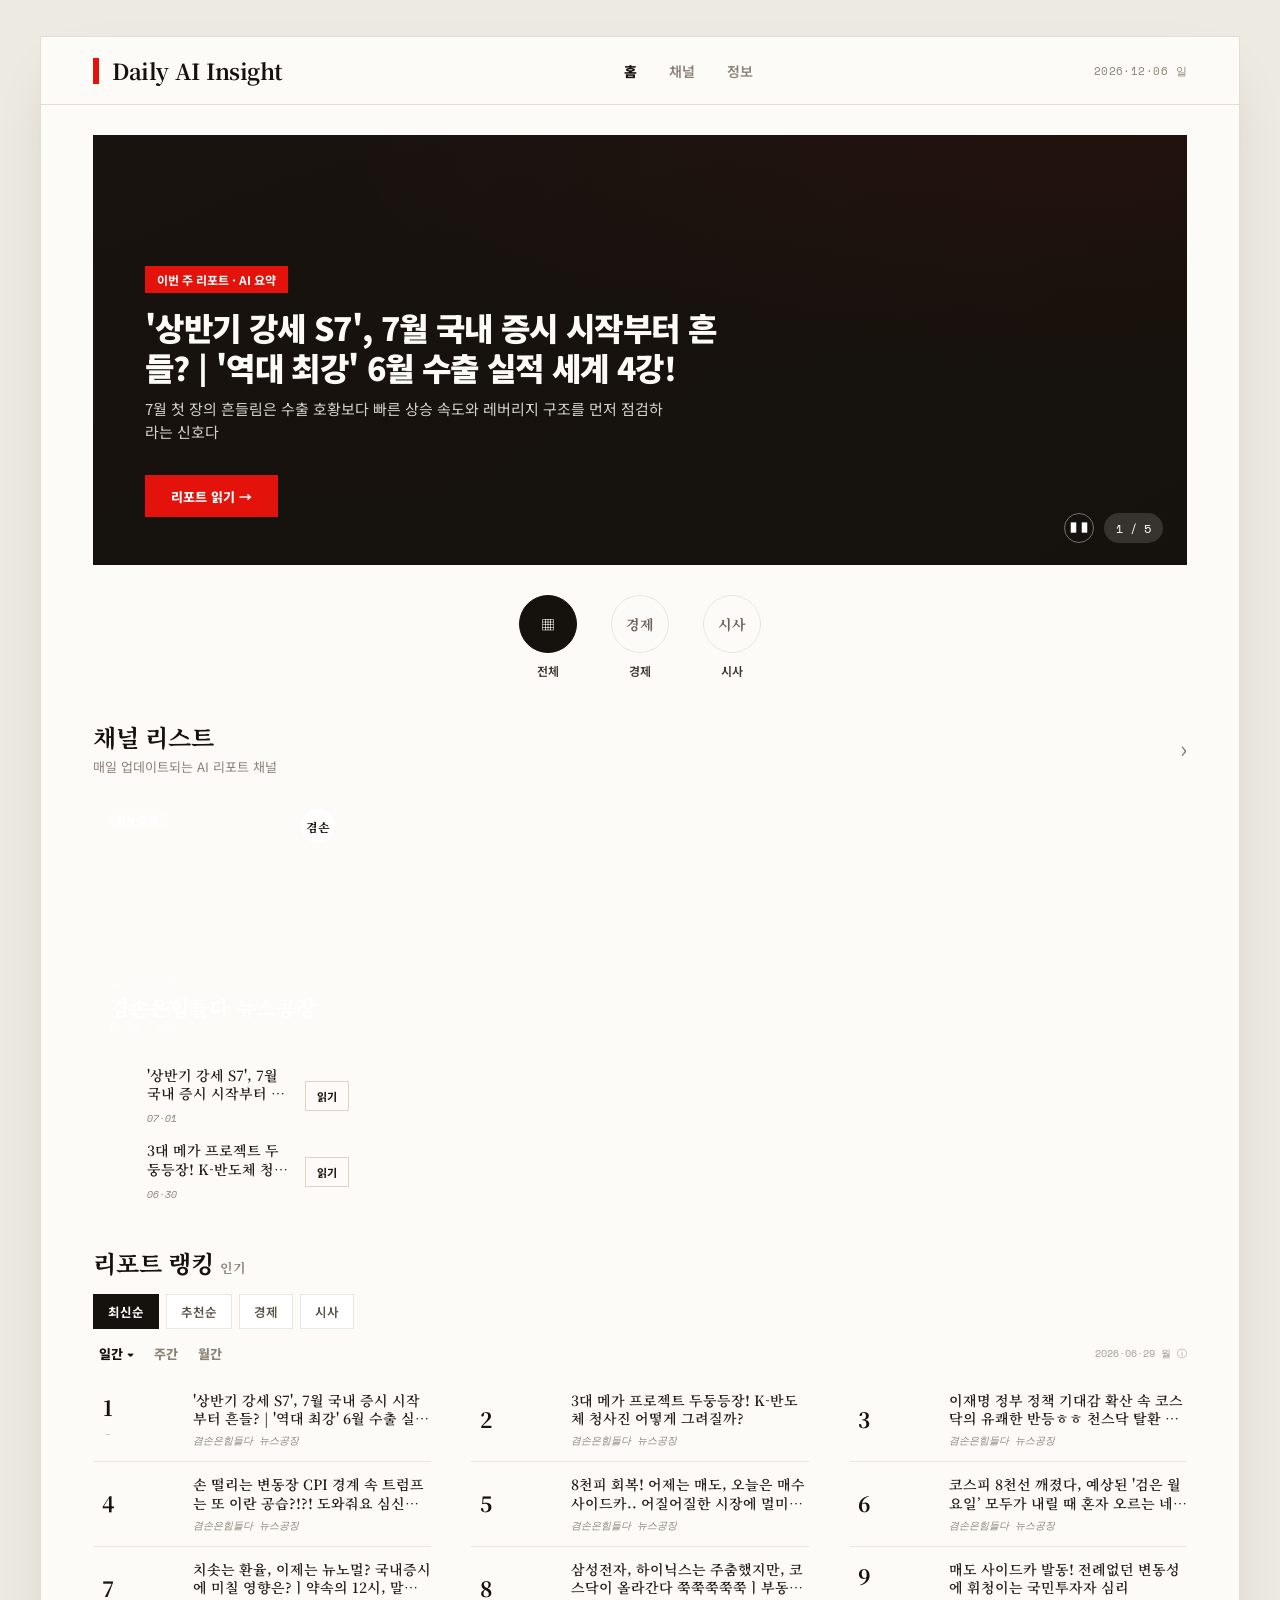
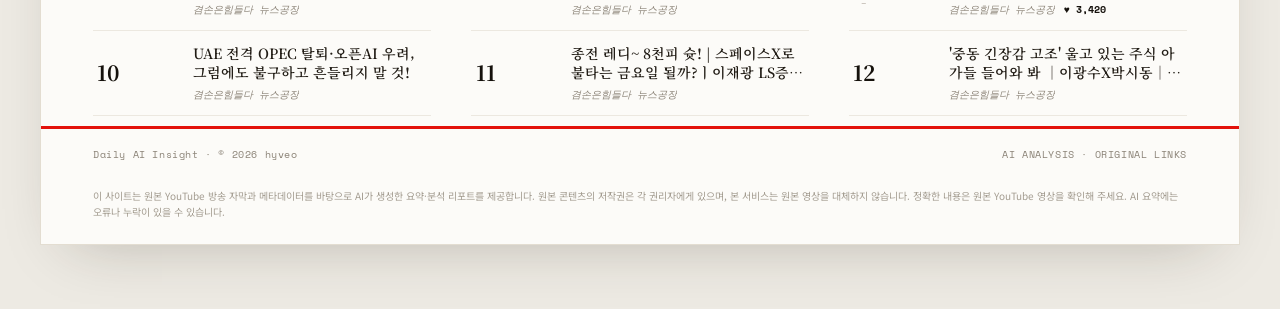
==== commit 8d4c9c8b: "Publish site" ====
--- a/index.html
+++ b/index.html
@@ -124,7 +124,7 @@
           <div><h2 class="section-title">리포트 랭킹 <span class="section-subtitle">인기</span></h2></div>
           <a class="chevron" href="channel.html">›</a>
         </div>
-        <div class="tabs sx"><span class="tab-pill is-active">추천순</span><span class="tab-pill">시사·경제</span><span class="tab-pill">경제·증시</span><span class="tab-pill">과학·기술</span><span class="tab-pill">문화</span><span class="tab-pill">인터뷰</span></div>
+        <div class="tabs sx"><span class="tab-pill is-active">최신순</span><span class="tab-pill">추천순</span><span class="tab-pill">경제</span><span class="tab-pill">시사</span><span class="tab-pill">과학</span><span class="tab-pill">문화</span></div>
         <div class="ranking-meta"><span>일간 ▾</span><span>2026·06·24 ⓘ</span></div>
         <div class="ranking-grid">
           <a class="rank-item" href="detail.html"><span class="rank-num"><strong>1</strong><em>–</em></span><span class="rank-cover"></span><span><strong class="rank-title">‘검은 화요일’ 딛고 실적으로 일어서자</strong><span class="rank-info"><em class="rank-meta">겸손은힘들다 뉴스공장</em><b class="rank-likes">♥ 3,420</b></span></span></a>
--- a/style.css
+++ b/style.css
@@ -1592,6 +1592,7 @@
 
 .insight-section h2,
 .split-section h2,
+.visual-section h2,
 .frame-section h2,
 .chapter-heading h2 {
   display: block;
@@ -1604,6 +1605,78 @@
   font-family: "Noto Serif KR", serif;
   font-size: 18px;
   line-height: 1.8;
+}
+
+.visual-section {
+  margin-top: 46px;
+  padding-top: 34px;
+  border-top: 1px solid var(--line);
+}
+
+.visual-grid {
+  display: grid;
+  grid-template-columns: repeat(3, minmax(0, 1fr));
+  gap: 18px;
+  margin-top: 22px;
+}
+
+.visual-card {
+  display: grid;
+  gap: 12px;
+  min-width: 0;
+  color: inherit;
+}
+
+.visual-card:hover strong {
+  color: var(--accent);
+}
+
+.visual-media {
+  position: relative;
+  display: block;
+  aspect-ratio: 16 / 9;
+  overflow: hidden;
+  border: 1px solid var(--line);
+  background: #f3eee4;
+}
+
+.visual-media img {
+  display: block;
+  width: 100%;
+  height: 100%;
+  object-fit: cover;
+}
+
+.visual-time {
+  position: absolute;
+  right: 10px;
+  bottom: 10px;
+  padding: 4px 7px;
+  background: rgba(33, 28, 21, 0.86);
+  color: #fff;
+  font-family: "Space Mono", monospace;
+  font-size: 11px;
+}
+
+.visual-card strong {
+  color: #211c15;
+  font-family: "Noto Sans KR", sans-serif;
+  font-size: 15px;
+  font-weight: 900;
+  line-height: 1.35;
+}
+
+.visual-card p,
+.visual-card small {
+  margin: 0;
+  color: #4b443a;
+  font-family: "Noto Sans KR", sans-serif;
+  font-size: 13px;
+  line-height: 1.55;
+}
+
+.visual-card small {
+  color: #7d756a;
 }
 
 .split-section,
@@ -1855,6 +1928,19 @@
   letter-spacing: -0.02em;
 }
 
+.info-intro-visual {
+  width: 100%;
+  margin: 0 0 22px;
+  overflow: hidden;
+  background: var(--paper);
+}
+
+.info-intro-visual img {
+  display: block;
+  width: 100%;
+  height: auto;
+}
+
 .service-box-full {
   width: 100%;
   margin: 0;
@@ -1994,6 +2080,63 @@
 
 .service-row a:hover {
   color: var(--accent);
+}
+
+.service-row .service-actions {
+  display: inline-flex;
+  align-items: center;
+  justify-content: flex-end;
+  gap: 8px;
+  max-width: none;
+  overflow: visible;
+  text-overflow: clip;
+  white-space: nowrap;
+}
+
+.service-row .service-actions .service-separator {
+  display: inline-flex;
+  max-width: none;
+  margin: 0;
+  overflow: visible;
+  text-align: center;
+  text-overflow: clip;
+  color: #c5bdb0;
+  font-family: inherit;
+  font-size: 11px;
+}
+
+.support-link {
+  display: inline-flex;
+  align-items: center;
+  justify-content: center;
+  width: 20px;
+  height: 20px;
+  perspective: 120px;
+}
+
+.support-heart {
+  display: block;
+  width: 17px;
+  height: 17px;
+  object-fit: contain;
+  transform-origin: 50% 50%;
+  backface-visibility: visible;
+  animation: support-heart-spin 2.6s linear infinite;
+}
+
+@keyframes support-heart-spin {
+  from {
+    transform: rotateY(0deg);
+  }
+  to {
+    transform: rotateY(360deg);
+  }
+}
+
+@media (prefers-reduced-motion: reduce) {
+  .support-heart {
+    animation: none;
+  }
 }
 
 .mobile-info-footer {
@@ -2524,23 +2667,26 @@
     display: none;
   }
 
-  .channel-page {
-    overflow: hidden;
-  }
-
-  .channel-page .site-shell {
-    height: calc(100svh - 64px);
-    min-height: 0;
-    overflow: hidden;
-  }
-
-  .channel-page main[data-tabs] {
+  body.channel-page {
+    height: auto;
+    min-height: 100svh;
+    overflow-y: auto;
+    padding-bottom: calc(96px + env(safe-area-inset-bottom));
+  }
+
+  body.channel-page .site-shell {
+    height: auto;
+    min-height: calc(100svh - 64px);
+    overflow: visible;
+  }
+
+  body.channel-page main[data-tabs] {
     display: flex;
     flex: 1 1 auto;
     height: auto;
     min-height: 0;
     flex-direction: column;
-    overflow: hidden;
+    overflow: visible;
   }
 
   .channel-tabs {
@@ -2704,11 +2850,10 @@
   }
 
   .episode-section {
-    flex: 1 1 auto;
-    min-height: 0;
-    overflow-y: auto;
-    -webkit-overflow-scrolling: touch;
-    padding: 8px 22px 104px;
+    flex: 0 0 auto;
+    min-height: auto;
+    overflow: visible;
+    padding: 8px 22px calc(148px + env(safe-area-inset-bottom));
   }
 
   .search-box,
@@ -3026,6 +3171,7 @@
 
   .insight-section h2,
   .split-section h2,
+  .visual-section h2,
   .frame-section h2,
   .chapter-heading h2 {
     font-size: 22px;
@@ -3038,12 +3184,31 @@
   }
 
   .split-section,
+  .visual-section,
   .frame-section,
   .chapter-heading {
     margin-top: 34px;
     padding-top: 26px;
   }
 
+  .visual-grid {
+    grid-template-columns: 1fr;
+    gap: 18px;
+  }
+
+  .visual-card {
+    gap: 9px;
+  }
+
+  .visual-card strong {
+    font-size: 14px;
+  }
+
+  .visual-card p,
+  .visual-card small {
+    font-size: 12.5px;
+  }
+
   .split-grid {
     grid-template-columns: 1fr;
     gap: 22px;
@@ -3054,10 +3219,19 @@
   }
 
   .report-section h2 {
-    align-items: center;
+    display: block;
+    width: 100%;
     font-family: inherit;
     font-size: 17px;
     font-weight: 800;
+    line-height: 1.45;
+  }
+
+  .report-section[id^="sec-"] h2 {
+    display: grid;
+    grid-template-columns: 26px minmax(0, 1fr);
+    align-items: start;
+    column-gap: 12px;
   }
 
   .report-section h2 span {
@@ -3065,12 +3239,16 @@
     align-items: center;
     justify-content: center;
     width: 26px;
+    min-width: 26px;
     height: 26px;
+    flex: 0 0 26px;
+    margin-top: 1px;
     border-radius: 50%;
     background: var(--accent);
     color: #fff;
     font-family: inherit;
     font-size: 13px;
+    line-height: 1;
   }
 
   .report-section ul {
@@ -3253,6 +3431,11 @@
 
   .info-page-title {
     display: none;
+  }
+
+  .info-intro-visual {
+    margin: 0 0 16px;
+    border-radius: 18px;
   }
 
   .info-main .service-box {
